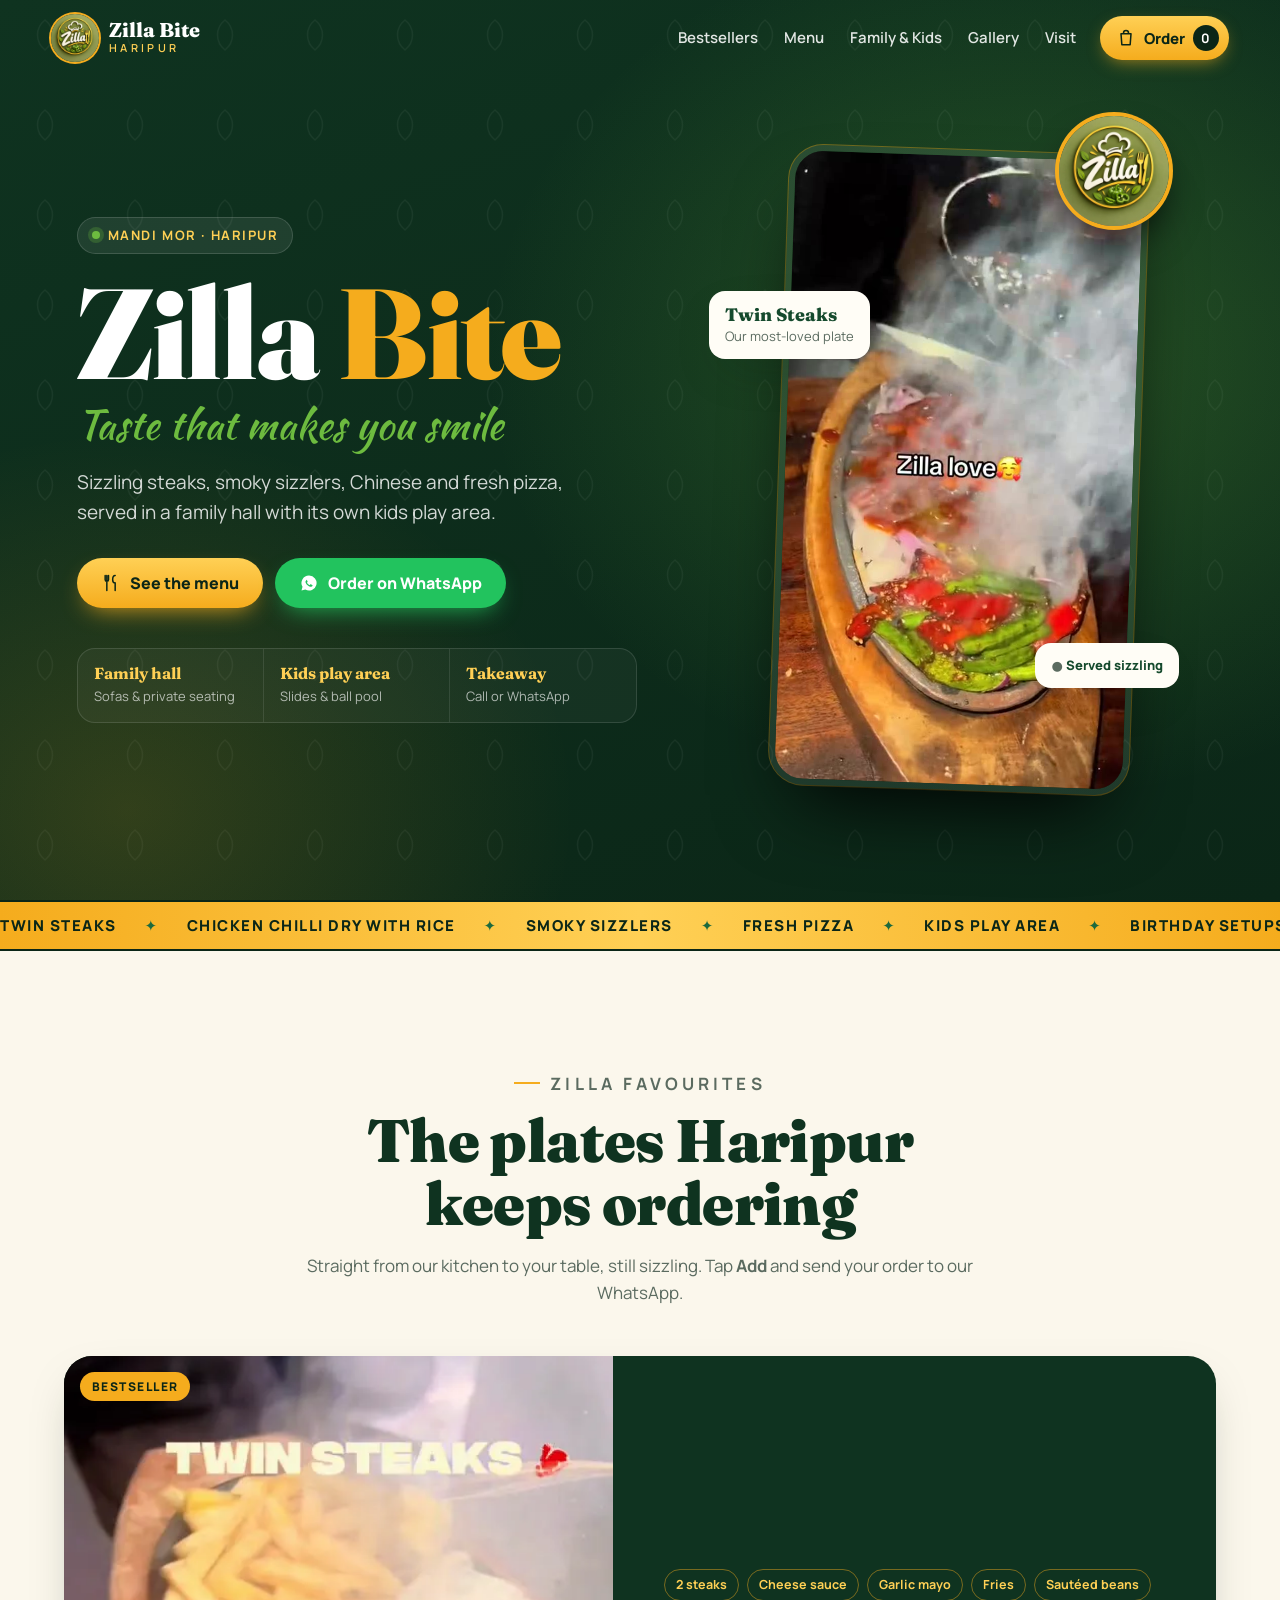
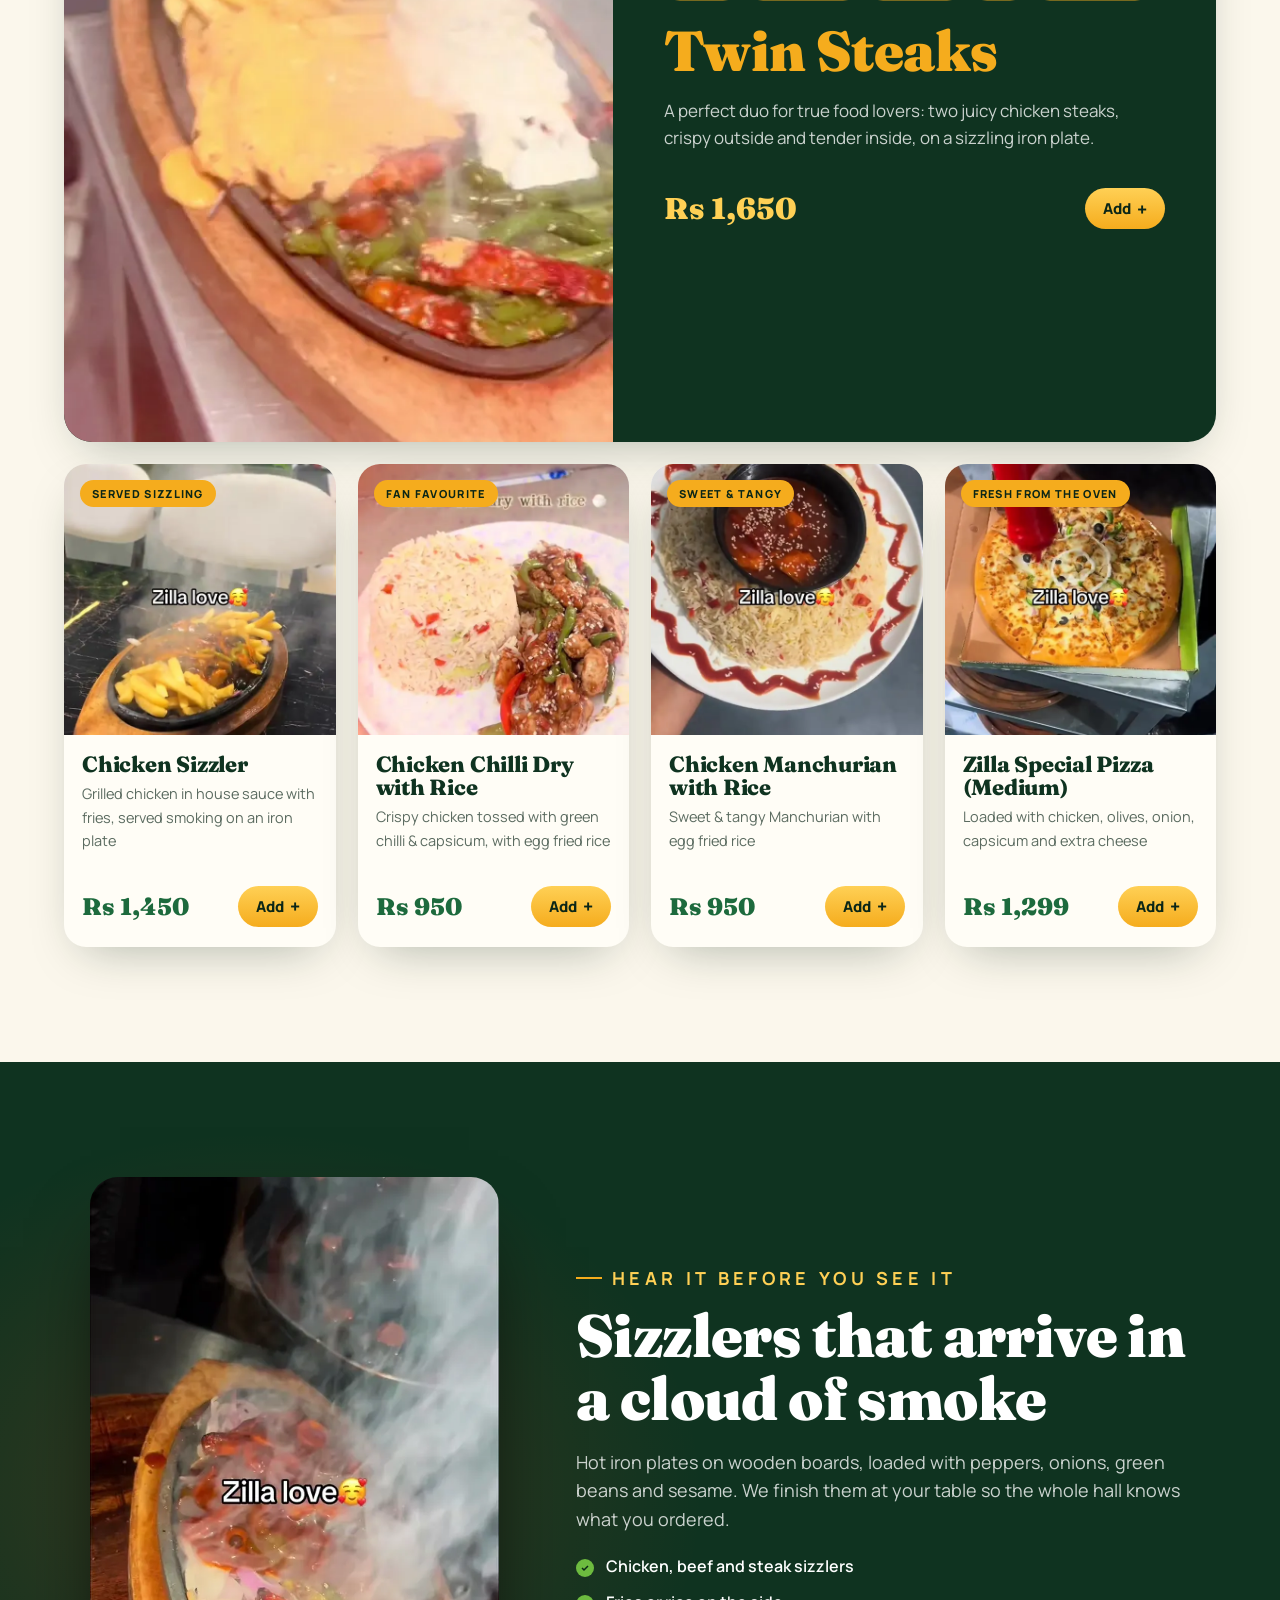
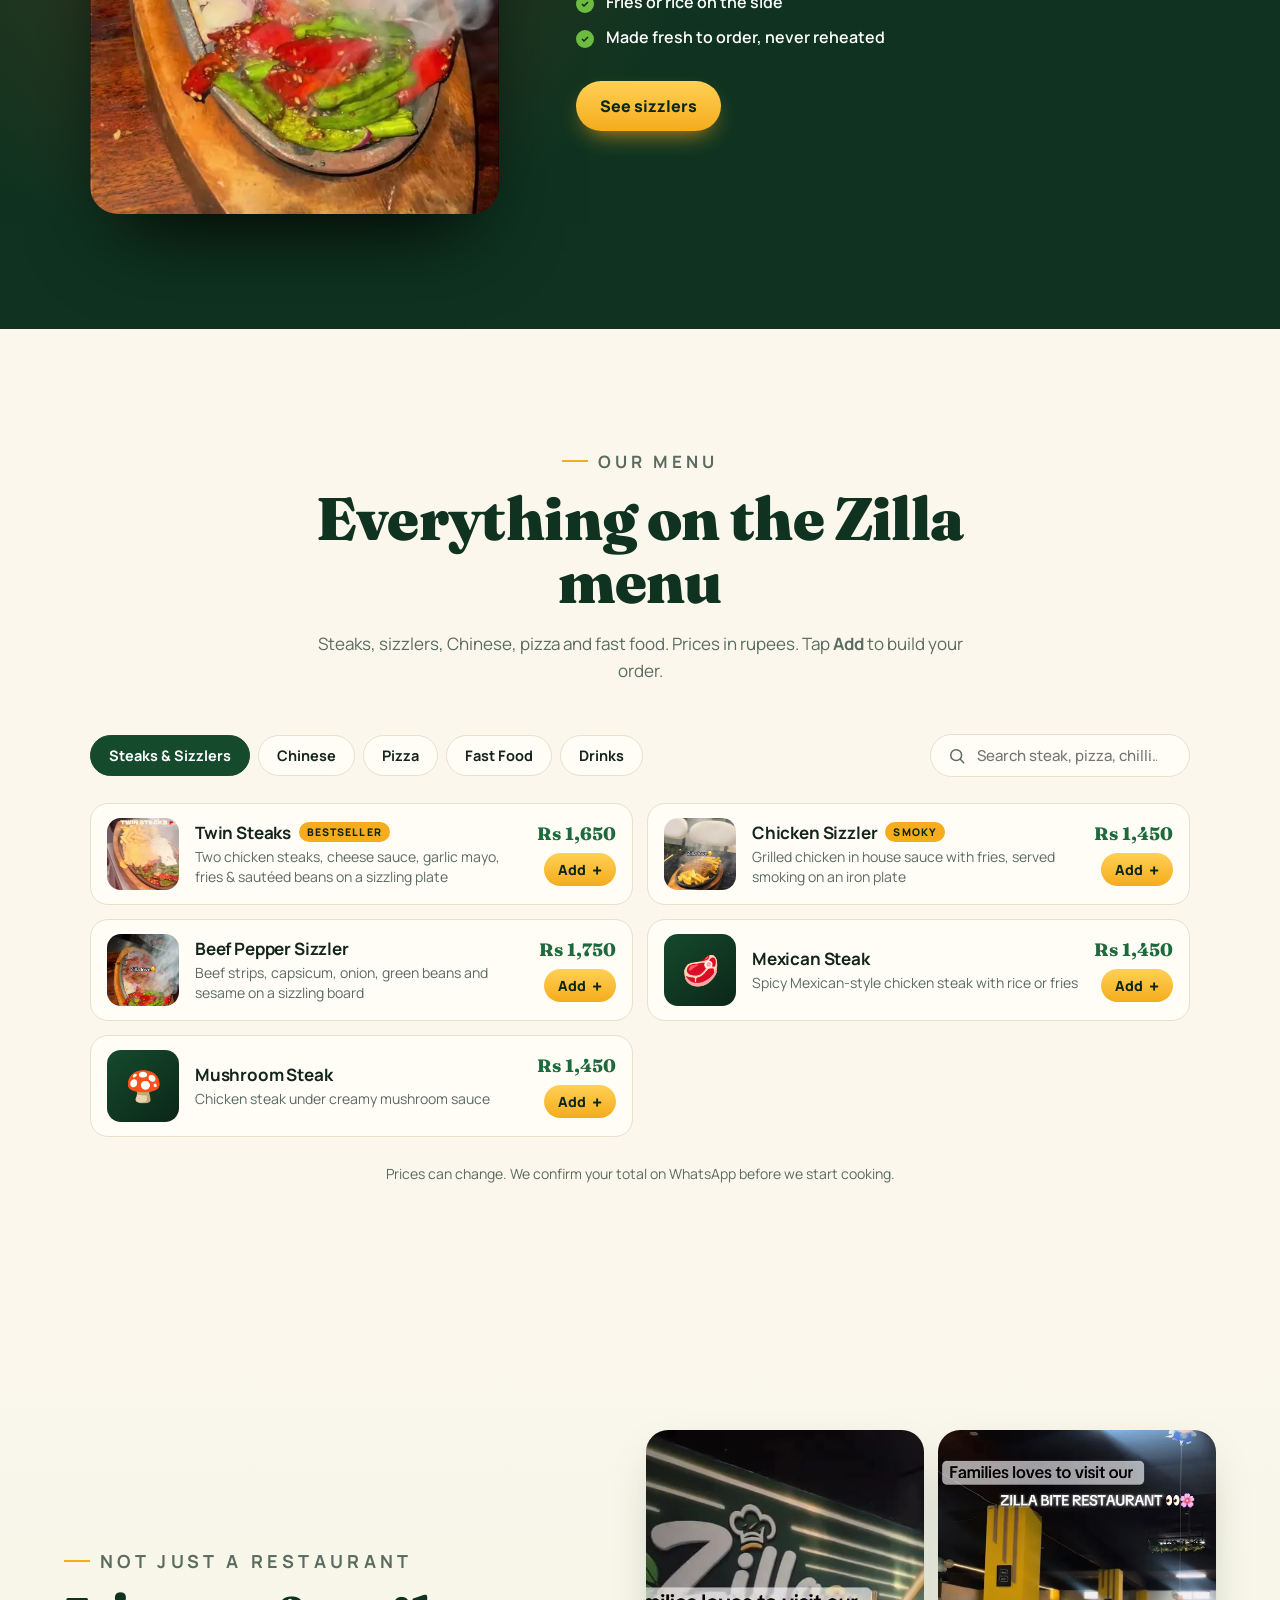
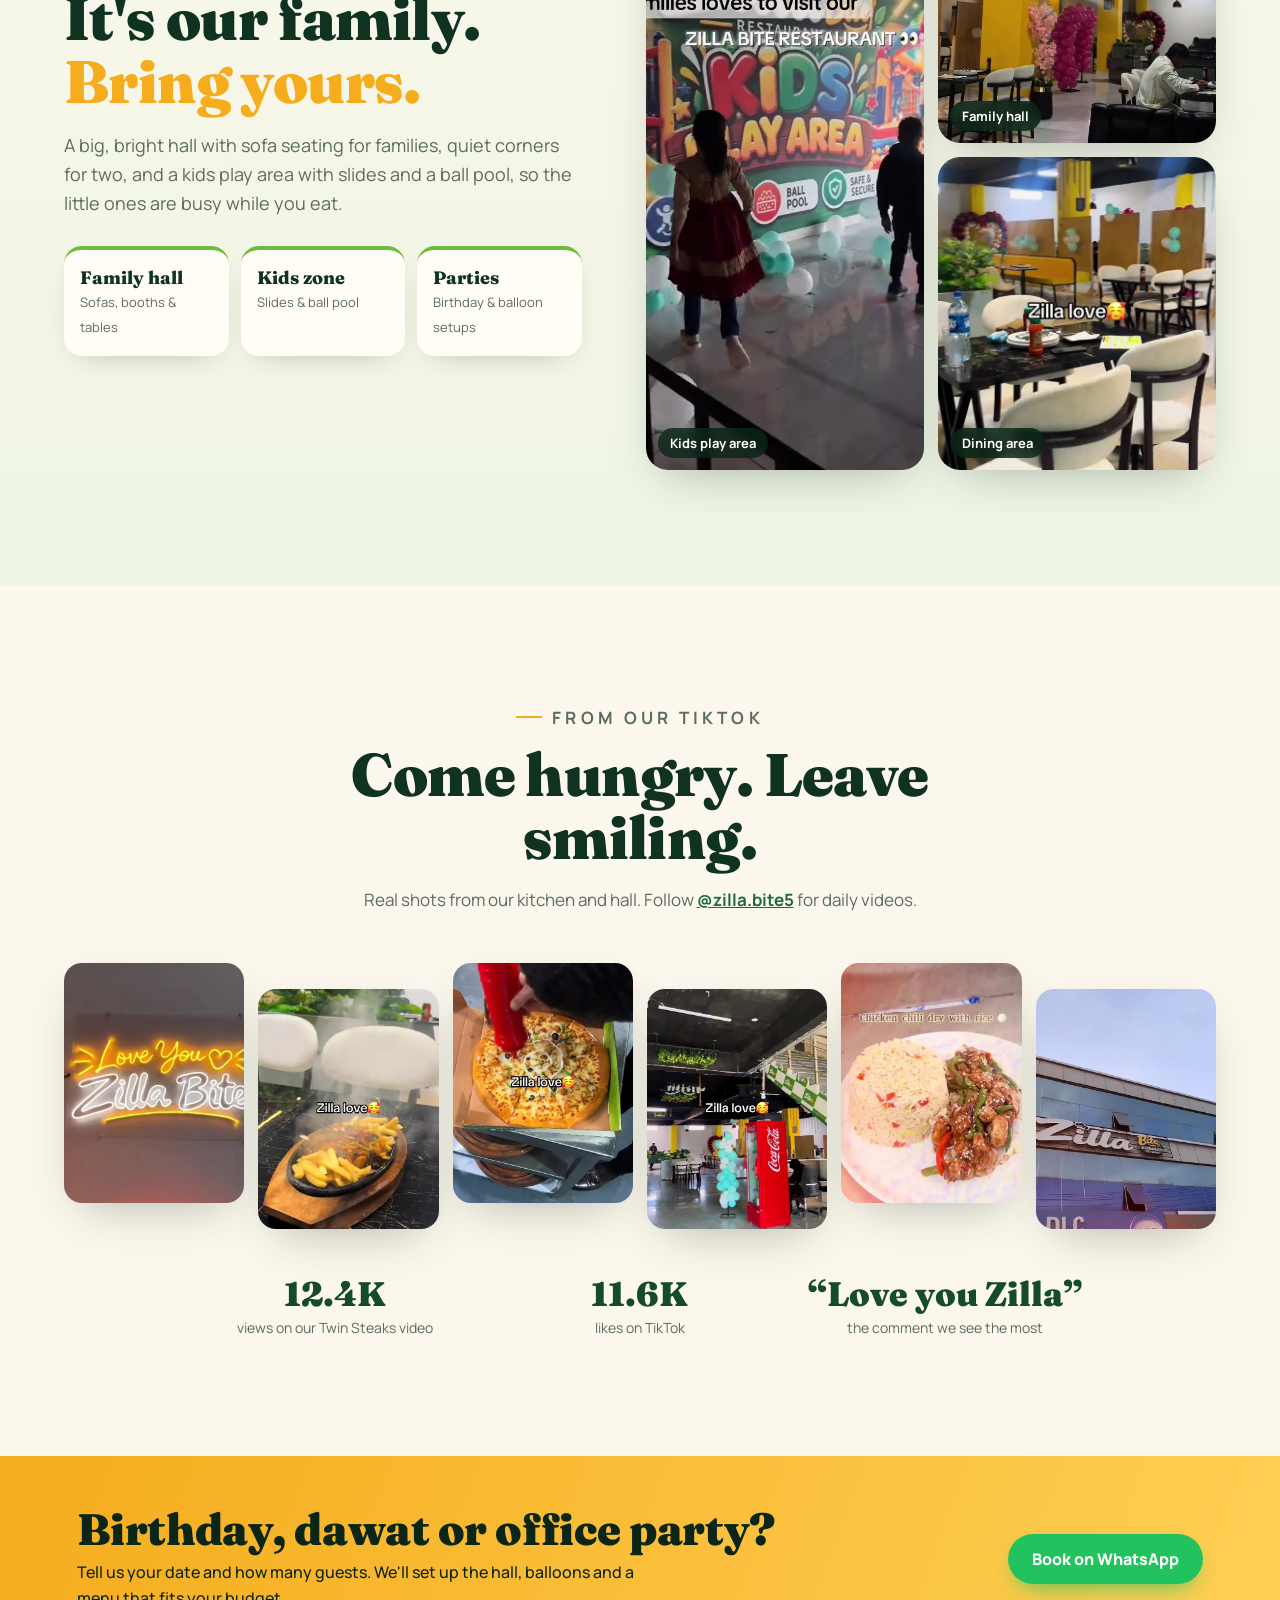
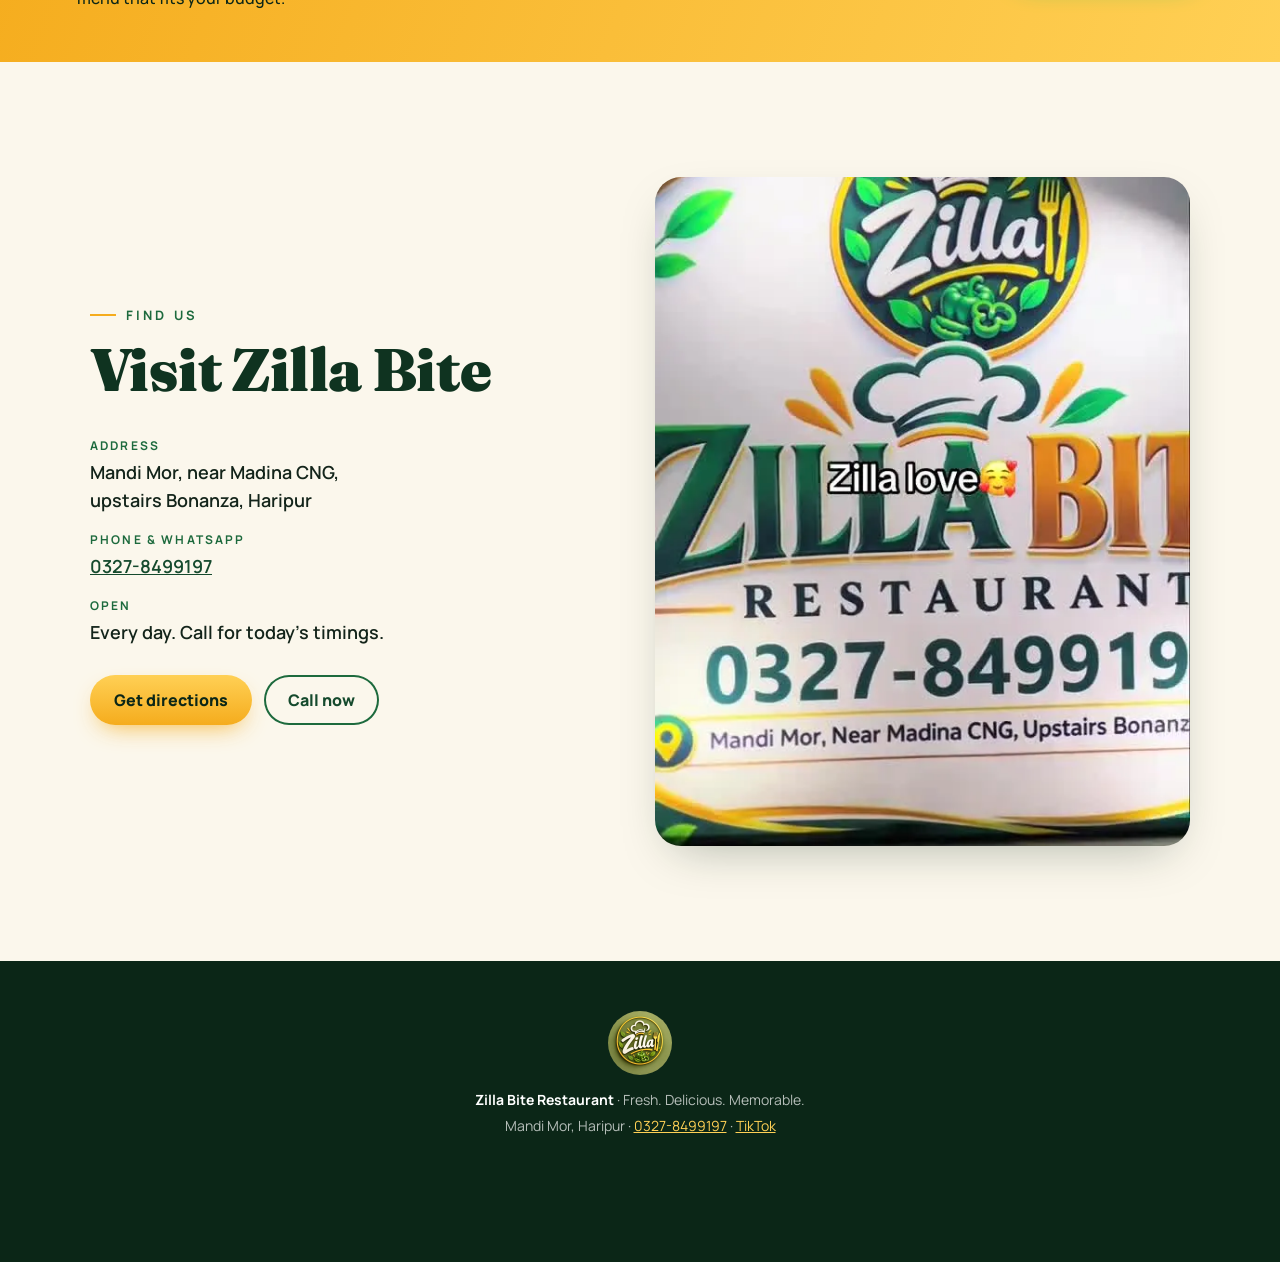
==== zilla-bite-preview.html @ 837b64d5 "Add single-file Zilla Bite preview Co-Authored-By: Claude Opus 5.5 <noreply@anthropic.com> Claude-Se" ====
<!doctype html>
<html lang="en">
<head>
<meta charset="utf-8">
<meta name="viewport" content="width=device-width, initial-scale=1, viewport-fit=cover">
<title>Zilla Bite Restaurant · Haripur | Steaks, Sizzlers, Chinese &amp; Pizza</title>
<meta name="description" content="Zilla Bite Restaurant, Mandi Mor, Haripur. Sizzling steaks, Chinese, pizza, a family hall and a kids play area. Order on WhatsApp 0327-8499197.">
<meta name="theme-color" content="#0d2e1c">
<meta property="og:title" content="Zilla Bite Restaurant · Haripur">
<meta property="og:description" content="Taste that makes you smile. Steaks, sizzlers, Chinese and pizza at Mandi Mor, Haripur.">
<meta property="og:image" content="[data-uri]">
<link rel="icon" href="[data-uri]">
<link rel="preconnect" href="https://fonts.googleapis.com">
<link rel="preconnect" href="https://fonts.gstatic.com" crossorigin>
<link href="https://fonts.googleapis.com/css2?family=Fraunces:opsz,wght@9..144,600;9..144,800;9..144,900&family=Kaushan+Script&family=Manrope:wght@400;500;600;700;800&display=swap" rel="stylesheet">
<style>
:root{
  --g9:#0b2617; --g8:#0f3320; --g7:#154a2d; --g6:#1d6a3d; --leaf:#6dbb3f;
  --gold:#f5ac1d; --gold2:#ffd055; --cream:#fbf7ec; --paper:#fffdf6;
  --ink:#13241a; --mute:#5b6b60; --line:#e7e0cc; --wa:#22c35e;
  --r:22px; --shadow:0 18px 50px -20px rgba(11,38,23,.35);
  --head:"Fraunces",Georgia,serif; --script:"Kaushan Script",cursive; --body:"Manrope",system-ui,sans-serif;
}
*{box-sizing:border-box}
[hidden]{display:none!important}
html{scroll-behavior:smooth;scroll-padding-top:80px}
body{margin:0;font:400 16px/1.6 var(--body);color:var(--ink);background:var(--cream);-webkit-font-smoothing:antialiased}
img,video{display:block;max-width:100%}
a{color:inherit}
h1,h2,h3{font-family:var(--head);line-height:1.05;margin:0;letter-spacing:-.01em}
svg{width:20px;height:20px;flex:none}

/* header */
.site{position:fixed;inset:0 0 auto;z-index:40;display:flex;align-items:center;gap:24px;padding:14px clamp(16px,4vw,56px);transition:background .3s,box-shadow .3s}
.site.solid{background:rgba(11,38,23,.92);backdrop-filter:blur(10px);box-shadow:0 8px 30px -12px rgba(0,0,0,.4)}
.brand{display:flex;align-items:center;gap:10px;text-decoration:none;color:#fff}
.brand img{border-radius:50%;box-shadow:0 0 0 2px var(--gold)}
.brand b{display:block;font:800 20px/1 var(--head)}
.brand small{display:block;font:600 11px/1.4 var(--body);letter-spacing:.3em;text-transform:uppercase;color:var(--gold2)}
.links{margin-left:auto;display:flex;gap:26px}
.links a{color:#fff;text-decoration:none;font-weight:600;font-size:15px;opacity:.88}
.links a:hover{opacity:1;color:var(--gold2)}
.cart-btn{display:flex;align-items:center;gap:8px;border:0;cursor:pointer;background:linear-gradient(180deg,var(--gold2),var(--gold));color:var(--g9);font:800 15px var(--body);padding:9px 10px 9px 16px;border-radius:99px;box-shadow:0 6px 18px -6px rgba(245,172,29,.7)}
.count{display:grid;place-items:center;min-width:26px;height:26px;padding:0 6px;border-radius:99px;background:var(--g9);color:#fff;font-size:13px}
.bump{animation:bump .4s}
@keyframes bump{40%{transform:scale(1.3)}}

/* buttons */
.btn{display:inline-flex;align-items:center;justify-content:center;gap:9px;padding:14px 24px;border-radius:99px;font:800 16px var(--body);text-decoration:none;border:0;cursor:pointer;transition:transform .2s,box-shadow .2s}
.btn:hover{transform:translateY(-2px)}
.btn.gold{background:linear-gradient(180deg,var(--gold2),var(--gold));color:var(--g9);box-shadow:0 10px 24px -10px rgba(245,172,29,.9)}
.btn.wa{background:var(--wa);color:#fff;box-shadow:0 10px 24px -10px rgba(34,195,94,.9)}
.btn.ghost{background:transparent;color:var(--g7);box-shadow:inset 0 0 0 2px var(--g6)}
.btn.block{width:100%}

/* hero */
.hero{position:relative;min-height:100svh;display:grid;grid-template-columns:1.1fr .9fr;align-items:center;gap:40px;padding:110px clamp(16px,6vw,96px) 70px;color:#fff;overflow:hidden;background:var(--g9)}
.hero-bg{position:absolute;inset:0;z-index:0;background:
  radial-gradient(60% 70% at 80% 40%,rgba(109,187,63,.28),transparent 70%),
  radial-gradient(50% 60% at 10% 90%,rgba(245,172,29,.16),transparent 70%),
  url("data:image/svg+xml,%3Csvg xmlns='http://www.w3.org/2000/svg' width='90' height='90' viewBox='0 0 90 90'%3E%3Cpath d='M45 20c10 8 10 22 0 30-10-8-10-22 0-30Z' fill='none' stroke='%23ffffff' stroke-opacity='.05' stroke-width='1.4'/%3E%3C/svg%3E"),
  linear-gradient(160deg,var(--g8),var(--g9))}
.hero-text{position:relative;z-index:1;max-width:620px}
.chip{display:inline-flex;align-items:center;gap:8px;margin:0 0 22px;padding:7px 14px;border-radius:99px;background:rgba(255,255,255,.08);border:1px solid rgba(255,255,255,.14);font-weight:700;font-size:13px;letter-spacing:.12em;text-transform:uppercase;color:var(--gold2)}
.dot{width:8px;height:8px;border-radius:50%;background:var(--leaf);box-shadow:0 0 0 4px rgba(109,187,63,.25)}
.hero h1{font-size:clamp(64px,10vw,140px);font-weight:900;line-height:.9}
.hero h1 em{font-style:normal;color:var(--gold)}
.script{font:400 clamp(26px,3.2vw,40px)/1.2 var(--script);color:var(--leaf);margin:10px 0 18px}
.lede{font-size:clamp(17px,1.5vw,19px);color:rgba(255,255,255,.82);max-width:520px;margin:0 0 30px}
.cta{display:flex;flex-wrap:wrap;gap:12px}
.perks{display:flex;gap:0;list-style:none;padding:0;margin:40px 0 0;border:1px solid rgba(255,255,255,.12);border-radius:18px;background:rgba(255,255,255,.04);max-width:560px}
.perks li{flex:1;padding:14px 16px;border-left:1px solid rgba(255,255,255,.1)}
.perks li:first-child{border:0}
.perks b{display:block;font:700 16px var(--head);color:var(--gold2)}
.perks span{font-size:13px;color:rgba(255,255,255,.65)}
.hero-media{position:relative;z-index:1;justify-self:center}
.phone{width:min(360px,80vw);aspect-ratio:9/16;border-radius:34px;overflow:hidden;border:6px solid rgba(255,255,255,.08);box-shadow:0 40px 80px -30px #000,0 0 0 1px rgba(245,172,29,.4);transform:rotate(2deg)}
.phone video{width:100%;height:100%;object-fit:cover}
.float{position:absolute;background:var(--paper);color:var(--ink);border-radius:16px;padding:12px 16px;box-shadow:var(--shadow);font-size:13px;animation:bob 5s ease-in-out infinite}
.float b{display:block;font:800 18px var(--head);color:var(--g7)}
.float span{color:var(--mute)}
.f1{left:-70px;top:22%}
.f2{right:-40px;bottom:16%;font-weight:800;color:var(--g7);animation-delay:-2.5s}
.sizzle{color:#ff5a1f;animation:pulse 1s infinite}
.hero-logo{position:absolute;right:-30px;top:-34px;width:110px;height:110px;border-radius:50%;box-shadow:0 0 0 4px var(--gold),0 20px 40px -10px #000}
@keyframes bob{50%{transform:translateY(-10px)}}
@keyframes pulse{50%{opacity:.3}}

/* ticker */
.ticker{background:linear-gradient(90deg,var(--gold),var(--gold2),var(--gold));color:var(--g9);overflow:hidden;border-block:2px solid var(--g9)}
.track{display:flex;gap:28px;width:max-content;padding:13px 0;font:800 15px var(--body);text-transform:uppercase;letter-spacing:.1em;animation:roll 34s linear infinite}
.track i{font-style:normal;color:var(--g6)}
@keyframes roll{to{transform:translateX(-50%)}}

/* sections */
.sec{padding:clamp(70px,9vw,120px) clamp(16px,5vw,72px)}
.head{text-align:center;max-width:680px;margin:0 auto 50px}
.head h2,.sz-text h2,.fam-text h2,.v-card h2{font-size:clamp(36px,5vw,60px);font-weight:900;color:var(--g8)}
.head p{color:var(--mute);font-size:17px}
.head a{color:var(--g6);font-weight:700}
.kicker{font:700 13px var(--body);letter-spacing:.24em;text-transform:uppercase;color:var(--g6);margin:0 0 14px;display:inline-flex;align-items:center;gap:10px}
.kicker::before{content:"";width:26px;height:2px;background:var(--gold)}
.kicker.light{color:var(--gold2)}

/* signature */
.sig-grid{max-width:1200px;margin:0 auto;display:grid;gap:22px}
.feature{display:grid;grid-template-columns:1fr 1.1fr;background:var(--g8);color:#fff;border-radius:28px;overflow:hidden;box-shadow:var(--shadow)}
.feature .media{position:relative;aspect-ratio:4/5;background:#000}
.feature video{width:100%;height:100%;object-fit:cover}
.badge{position:absolute;left:16px;top:16px;background:var(--gold);color:var(--g9);font:800 12px var(--body);letter-spacing:.12em;text-transform:uppercase;padding:6px 12px;border-radius:99px}
.feature .body{padding:clamp(28px,4vw,56px);display:flex;flex-direction:column;justify-content:center}
.tags{display:flex;flex-wrap:wrap;gap:8px;margin:0 0 20px}
.tags span{border:1px solid rgba(245,172,29,.45);color:var(--gold2);font-size:12.5px;font-weight:700;padding:5px 11px;border-radius:99px}
.feature h3{font-size:clamp(38px,4.4vw,58px);font-weight:900;color:var(--gold)}
.feature p{color:rgba(255,255,255,.78);font-size:17px}
.buy{display:flex;align-items:center;justify-content:space-between;gap:12px;margin-top:20px}
.price{font:900 30px var(--head);color:var(--gold2)}
.add{display:inline-flex;align-items:center;gap:6px;border:0;cursor:pointer;background:linear-gradient(180deg,var(--gold2),var(--gold));color:var(--g9);font:800 15px var(--body);padding:10px 18px;border-radius:99px;transition:transform .15s}
.add:active{transform:scale(.94)}
.add span{font-size:18px;line-height:1}
.sig-cards{display:grid;grid-template-columns:repeat(4,1fr);gap:22px}
.card{background:var(--paper);border-radius:var(--r);overflow:hidden;box-shadow:var(--shadow);display:flex;flex-direction:column;transition:transform .3s}
.card:hover{transform:translateY(-6px)}
.card .ph{position:relative;aspect-ratio:1;overflow:hidden}
.card .ph img{width:100%;height:100%;object-fit:cover;transition:transform .6s}
.card:hover .ph img{transform:scale(1.06)}
.card .ph .badge{font-size:11px}
.card .cb{padding:18px 18px 20px;display:flex;flex-direction:column;flex:1}
.card h3{font-size:22px;font-weight:800;color:var(--g8)}
.card p{color:var(--mute);font-size:14.5px;margin:6px 0 14px;flex:1}
.card .price{font-size:24px;color:var(--g6)}

/* sizzle */
.green{background:var(--g8);color:#fff;position:relative;overflow:hidden}
.green::before{content:"";position:absolute;inset:0;background:radial-gradient(50% 60% at 20% 50%,rgba(255,90,31,.18),transparent 70%)}
.split{position:relative;max-width:1100px;margin:0 auto;display:grid;grid-template-columns:.8fr 1.2fr;gap:clamp(30px,6vw,80px);align-items:center}
.sz-media{border-radius:28px;overflow:hidden;aspect-ratio:9/14;box-shadow:0 40px 80px -30px #000}
.sz-media video{width:100%;height:100%;object-fit:cover}
.sz-text h2{color:#fff}
.sz-text p{color:rgba(255,255,255,.78);font-size:18px}
.ticks{list-style:none;padding:0;margin:20px 0 30px;display:grid;gap:10px}
.ticks li{padding-left:30px;position:relative;font-weight:600}
.ticks li::before{content:"";position:absolute;left:0;top:5px;width:18px;height:18px;border-radius:50%;background:var(--leaf) url("data:image/svg+xml,%3Csvg xmlns='http://www.w3.org/2000/svg' viewBox='0 0 24 24'%3E%3Cpath d='m6 12 4 4 8-8' fill='none' stroke='%230b2617' stroke-width='3'/%3E%3C/svg%3E") center/12px no-repeat}

/* menu */
.menu-tools{max-width:1100px;margin:0 auto 26px;display:flex;flex-wrap:wrap;gap:14px;align-items:center;justify-content:space-between}
.tabs{display:flex;flex-wrap:wrap;gap:8px}
.tabs button{border:1px solid var(--line);background:var(--paper);color:var(--ink);font:700 14.5px var(--body);padding:10px 18px;border-radius:99px;cursor:pointer}
.tabs button[aria-selected=true]{background:var(--g7);border-color:var(--g7);color:#fff}
.search{display:flex;align-items:center;gap:8px;background:var(--paper);border:1px solid var(--line);border-radius:99px;padding:9px 16px;color:var(--mute);min-width:260px}
.search input{border:0;outline:0;background:none;font:500 15px var(--body);width:100%}
.menu-list{max-width:1100px;margin:0 auto;display:grid;grid-template-columns:1fr 1fr;gap:14px}
.item{display:flex;align-items:center;gap:16px;background:var(--paper);border:1px solid var(--line);border-radius:18px;padding:14px 16px}
.item img{width:72px;height:72px;border-radius:14px;object-fit:cover;flex:none}
.item .ic{width:72px;height:72px;border-radius:14px;flex:none;display:grid;place-items:center;background:linear-gradient(140deg,var(--g7),var(--g9));font-size:30px}
.item .t{flex:1;min-width:0}
.item h3{font:700 17px var(--body);color:var(--ink);display:flex;flex-wrap:wrap;align-items:center;gap:8px}
.item h3 small{font:800 10.5px var(--body);letter-spacing:.1em;text-transform:uppercase;background:var(--gold);color:var(--g9);padding:3px 8px;border-radius:99px}
.item p{margin:3px 0 0;color:var(--mute);font-size:14px;line-height:1.45}
.item .r{text-align:right;display:flex;flex-direction:column;align-items:flex-end;gap:8px}
.item .r b{font:800 18px var(--head);color:var(--g6);white-space:nowrap}
.item .add{padding:7px 14px;font-size:14px}
.note{text-align:center;color:var(--mute);font-size:14px;margin-top:26px}
.nores{grid-column:1/-1;text-align:center;color:var(--mute);padding:30px}

/* family */
.family{background:linear-gradient(180deg,var(--cream),#eef5e4)}
.fam-grid{max-width:1200px;margin:0 auto;display:grid;grid-template-columns:1fr 1.1fr;gap:clamp(30px,5vw,70px);align-items:center}
.fam-text h2 span{color:var(--gold);display:block}
.fam-text p{font-size:18px;color:var(--mute)}
.fam-stats{display:grid;grid-template-columns:repeat(3,1fr);gap:12px;margin-top:28px}
.fam-stats div{background:var(--paper);border-radius:18px;padding:16px;box-shadow:0 10px 30px -18px rgba(11,38,23,.4);border-top:4px solid var(--leaf)}
.fam-stats b{display:block;font:800 18px var(--head);color:var(--g8)}
.fam-stats span{font-size:13px;color:var(--mute)}
.fam-media{display:grid;grid-template-columns:1fr 1fr;grid-template-rows:1fr 1fr;gap:14px;height:min(640px,120vw)}
.fam-media figure{margin:0;position:relative;border-radius:22px;overflow:hidden;box-shadow:var(--shadow)}
.fam-media .tall{grid-row:span 2}
.fam-media img,.fam-media video{width:100%;height:100%;object-fit:cover}
figcaption{position:absolute;left:12px;bottom:12px;background:rgba(11,38,23,.8);color:#fff;font:700 13px var(--body);padding:6px 12px;border-radius:99px;backdrop-filter:blur(6px)}

/* gallery */
.gallery{max-width:1200px;margin:0 auto;display:grid;grid-template-columns:repeat(6,1fr);gap:14px}
.gallery img{width:100%;aspect-ratio:3/4;object-fit:cover;border-radius:18px;box-shadow:var(--shadow)}
.gallery img:nth-child(even){transform:translateY(26px)}
.tt-row{max-width:900px;margin:70px auto 0;display:grid;grid-template-columns:repeat(3,1fr);gap:16px;text-align:center}
.tt b{display:block;font:900 34px var(--head);color:var(--g7)}
.tt span{color:var(--mute);font-size:14px}

/* band */
.band{display:flex;flex-wrap:wrap;gap:24px;align-items:center;justify-content:space-between;padding:50px clamp(20px,6vw,90px);background:linear-gradient(110deg,var(--gold),var(--gold2));color:var(--g9)}
.band h2{font-size:clamp(28px,3.6vw,44px);font-weight:900}
.band p{margin:8px 0 0;max-width:560px;font-weight:500}

/* visit */
.visit{max-width:1100px;margin:0 auto;display:grid;grid-template-columns:1fr 1fr;gap:30px;align-items:center}
.v-card dl{margin:24px 0 28px;display:grid;gap:4px}
.v-card dt{font:700 12px var(--body);letter-spacing:.18em;text-transform:uppercase;color:var(--g6);margin-top:12px}
.v-card dd{margin:0;font-size:18px;font-weight:600}
.v-card dd a{color:var(--g7)}
.v-img{margin:0;border-radius:26px;overflow:hidden;box-shadow:var(--shadow);aspect-ratio:4/5}
.v-img img{width:100%;height:100%;object-fit:cover;object-position:center 60%}

.foot{background:var(--g9);color:rgba(255,255,255,.7);text-align:center;padding:50px 20px 120px;font-size:14px}
.foot img{margin:0 auto 14px;border-radius:50%}
.foot b{color:#fff}
.foot a{color:var(--gold2)}
.foot p{margin:4px 0}

/* dock (mobile) */
.dock{display:none}

/* drawer */
.drawer{position:fixed;inset:0;z-index:60}
.scrim{position:absolute;inset:0;background:rgba(5,18,10,.55);animation:fade .25s}
.panel{position:absolute;right:0;top:0;bottom:0;width:min(440px,100%);background:var(--paper);display:flex;flex-direction:column;animation:slide .3s cubic-bezier(.2,.8,.2,1)}
.panel>header{display:flex;align-items:center;justify-content:space-between;padding:20px 22px;border-bottom:1px solid var(--line)}
.panel h2{font-size:28px;color:var(--g8)}
.x{border:0;background:var(--cream);width:40px;height:40px;border-radius:50%;font-size:26px;cursor:pointer;line-height:1}
.lines{flex:1;overflow:auto;padding:8px 22px}
.line{display:flex;align-items:center;gap:12px;padding:14px 0;border-bottom:1px dashed var(--line)}
.line .n{flex:1;font-weight:700}
.line .n small{display:block;color:var(--mute);font-weight:500}
.qty{display:flex;align-items:center;gap:8px;background:var(--cream);border-radius:99px;padding:4px}
.qty button{width:30px;height:30px;border-radius:50%;border:0;background:#fff;font:800 17px var(--body);cursor:pointer;color:var(--g7)}
.empty{flex:1;display:grid;place-content:center;justify-items:center;text-align:center;color:var(--mute);gap:10px}
.empty img{border-radius:50%;opacity:.9}
.checkout{padding:18px 22px 24px;border-top:1px solid var(--line);display:grid;gap:10px;background:#fff}
.checkout input:not([type=radio]){font:500 15px var(--body);padding:13px 15px;border-radius:14px;border:1px solid var(--line);background:var(--cream)}
.mode{display:grid;grid-template-columns:repeat(3,1fr);gap:6px}
.mode input{position:absolute;opacity:0}
.mode span{display:block;text-align:center;padding:10px;border-radius:12px;border:1px solid var(--line);font-weight:700;font-size:14px;cursor:pointer}
.mode input:checked+span{background:var(--g7);border-color:var(--g7);color:#fff}
.mode input:focus-visible+span{outline:2px solid var(--gold)}
.total{display:flex;justify-content:space-between;align-items:center;font-weight:700;padding:4px 2px}
.total b{font:900 26px var(--head);color:var(--g7)}
@keyframes fade{from{opacity:0}}
@keyframes slide{from{transform:translateX(100%)}}

.toast{position:fixed;left:50%;bottom:110px;transform:translate(-50%,20px);opacity:0;background:var(--g9);color:#fff;padding:12px 20px;border-radius:99px;font-weight:700;font-size:14px;z-index:70;transition:.3s;pointer-events:none;box-shadow:var(--shadow)}
.toast.on{opacity:1;transform:translate(-50%,0)}

.reveal{opacity:0;transform:translateY(28px);transition:opacity .8s,transform .8s cubic-bezier(.2,.8,.2,1)}
.reveal.in{opacity:1;transform:none}

@media (max-width:1000px){
  .sig-cards{grid-template-columns:repeat(2,1fr)}
  .gallery{grid-template-columns:repeat(3,1fr)}
  .menu-list{grid-template-columns:1fr}
}
@media (max-width:860px){
  .links,.site .cart-btn{display:none}
  .hero{grid-template-columns:1fr;text-align:center;padding-top:96px;gap:34px}
  .hero-text{margin:0 auto}
  .lede{margin-inline:auto}
  .cta{justify-content:center}
  .perks{margin-inline:auto}
  .hero{align-content:end;padding-bottom:110px}
  .hero-media{position:absolute;inset:0;z-index:0}
  .hero-media::after{content:"";position:absolute;inset:0;background:linear-gradient(180deg,rgba(11,38,23,.6) 0%,rgba(11,38,23,.45) 22%,rgba(11,38,23,.82) 50%,var(--g9) 100%)}
  .phone{width:100%;height:100%;aspect-ratio:auto;border:0;border-radius:0;box-shadow:none;transform:none}
  .float,.hero-logo{display:none}
  .hero h1{text-shadow:0 6px 30px rgba(0,0,0,.5)}
  .chip{background:rgba(11,38,23,.6);backdrop-filter:blur(6px)}
  .perks{background:rgba(11,38,23,.55);backdrop-filter:blur(6px)}
  .feature{grid-template-columns:1fr}
  .feature .media{aspect-ratio:1}
  .split,.fam-grid,.visit{grid-template-columns:1fr}
  .sz-media{max-width:380px;margin:0 auto;aspect-ratio:4/5}
  .dock{display:flex;position:fixed;left:12px;right:12px;bottom:calc(12px + env(safe-area-inset-bottom));z-index:50;background:rgba(11,38,23,.95);backdrop-filter:blur(12px);border-radius:24px;padding:8px;gap:4px;box-shadow:0 20px 40px -10px rgba(0,0,0,.5)}
  .dock a,.dock button{flex:1;display:flex;flex-direction:column;align-items:center;gap:2px;color:#fff;text-decoration:none;font:700 12px var(--body);border:0;background:none;padding:6px 0;cursor:pointer}
  .dock .dock-order{flex:1.6;flex-direction:row;justify-content:center;gap:8px;background:linear-gradient(180deg,var(--gold2),var(--gold));color:var(--g9);border-radius:18px;font-size:15px}
  .toast{bottom:100px}
}
@media (max-width:560px){
  .sig-cards{grid-template-columns:1fr 1fr;gap:12px}
  .card .cb{padding:12px}
  .card h3{font-size:18px}
  .card p{font-size:13px}
  .card .buy{flex-direction:column;align-items:flex-start;gap:8px}
  .card .price{font-size:20px}
  .perks li{padding:10px}
  .perks b{font-size:14px}
  .perks span{font-size:11.5px}
  .fam-stats{grid-template-columns:1fr}
  .gallery{grid-template-columns:1fr 1fr}
  .tt-row{grid-template-columns:1fr}
  .item{padding:12px;gap:12px}
  .item img,.item .ic{width:60px;height:60px}
  .item .r b{font-size:16px}
  .search{min-width:0;width:100%}
  .tabs{flex-wrap:nowrap;overflow-x:auto;margin:0 -16px;padding:0 16px;scrollbar-width:none}
  .tabs button{white-space:nowrap}
}
@media (prefers-reduced-motion:reduce){
  *{animation:none!important;transition:none!important}
  .reveal{opacity:1;transform:none}
}

</style>
</head>
<body>

<header class="site" id="top">
  <a class="brand" href="#top" aria-label="Zilla Bite home">
    <img src="[data-uri]" alt="" width="48" height="48">
    <span><b>Zilla Bite</b><small>Haripur</small></span>
  </a>
  <nav class="links" aria-label="Main">
    <a href="#signature">Bestsellers</a>
    <a href="#menu">Menu</a>
    <a href="#family">Family &amp; Kids</a>
    <a href="#gallery">Gallery</a>
    <a href="#visit">Visit</a>
  </nav>
  <button class="cart-btn" type="button" data-open-cart aria-label="Open your order">
    <svg viewBox="0 0 24 24" aria-hidden="true"><path d="M6 7h12l-1 13H7L6 7Zm3 0V6a3 3 0 0 1 6 0v1" fill="none" stroke="currentColor" stroke-width="1.8" stroke-linejoin="round"/></svg>
    <span>Order</span><b class="count" data-count>0</b>
  </button>
</header>

<main>
<section class="hero" aria-labelledby="hero-h">
  <div class="hero-bg" aria-hidden="true"></div>
  <div class="hero-text">
    <p class="chip"><span class="dot"></span> Mandi Mor · Haripur</p>
    <h1 id="hero-h">Zilla <em>Bite</em></h1>
    <p class="script">Taste that makes you smile</p>
    <p class="lede">Sizzling steaks, smoky sizzlers, Chinese and fresh pizza, served in a family hall with its own kids play area.</p>
    <div class="cta">
      <a class="btn gold" href="#menu">
        <svg viewBox="0 0 24 24" aria-hidden="true"><path d="M7 3v8m-2-8v5a2 2 0 0 0 4 0V3m8 0c-2 0-3 2-3 5s1 4 3 4v9M7 11v10" fill="none" stroke="currentColor" stroke-width="1.8" stroke-linecap="round"/></svg>
        See the menu</a>
      <a class="btn wa" href="https://wa.me/923278499197?text=Assalam%20o%20Alaikum%20Zilla%20Bite!%20I%20want%20to%20order." target="_blank" rel="noopener">
        <svg viewBox="0 0 24 24" aria-hidden="true"><path d="M12 3a9 9 0 0 0-7.8 13.5L3 21l4.6-1.2A9 9 0 1 0 12 3Zm-3.2 5c.2 0 .5 0 .7.5l.8 1.8c.1.2 0 .4-.1.6l-.5.6c-.1.2-.2.3 0 .6.5.9 1.4 1.8 2.6 2.4.3.1.4.1.6-.1l.7-.8c.2-.2.4-.2.6-.1l1.7.8c.3.1.4.3.4.5 0 .8-.6 1.7-1.6 1.8-1 .2-2.6-.3-4.4-1.8-1.6-1.4-2.4-3-2.5-4 0-1 .6-1.7.8-1.9.2-.3.4-.4.6-.4Z" fill="currentColor"/></svg>
        Order on WhatsApp</a>
    </div>
    <ul class="perks">
      <li><b>Family hall</b><span>Sofas &amp; private seating</span></li>
      <li><b>Kids play area</b><span>Slides &amp; ball pool</span></li>
      <li><b>Takeaway</b><span>Call or WhatsApp</span></li>
    </ul>
  </div>
  <div class="hero-media">
    <div class="phone">
      <video src="[data-uri]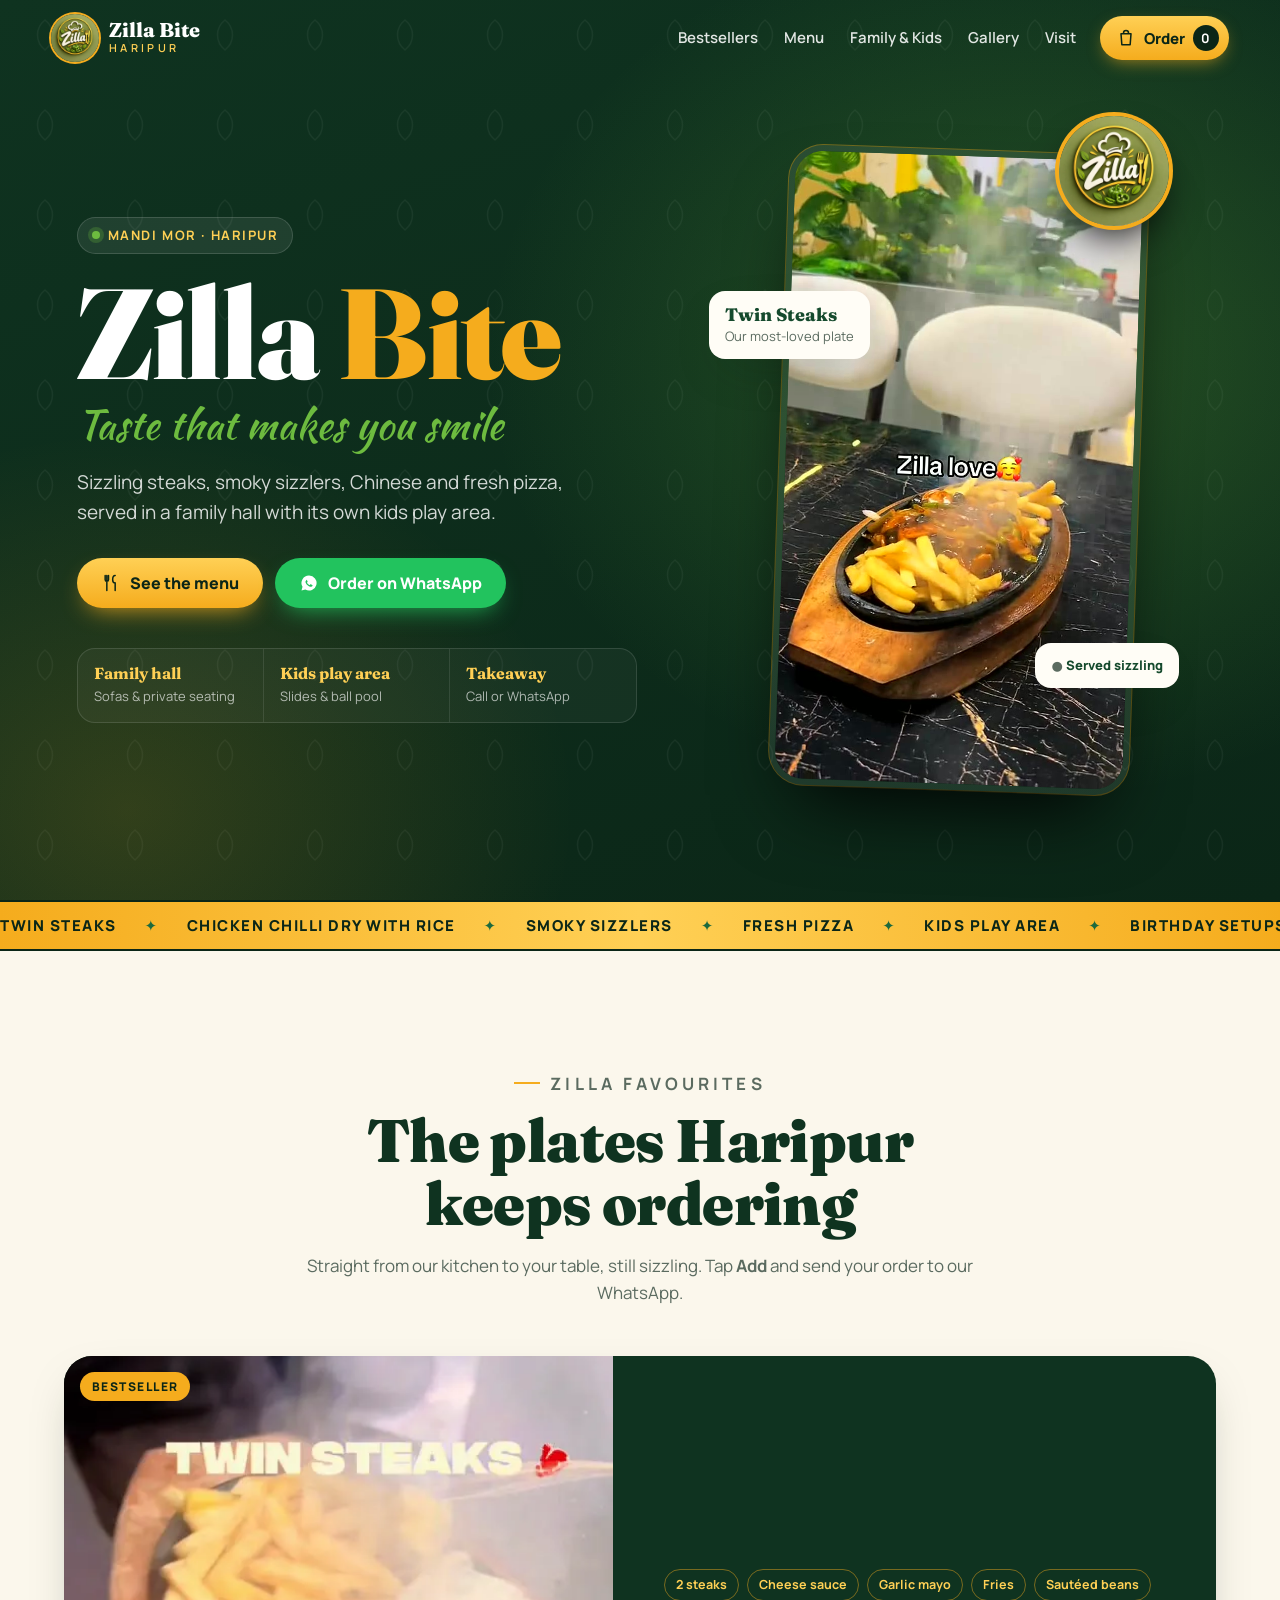
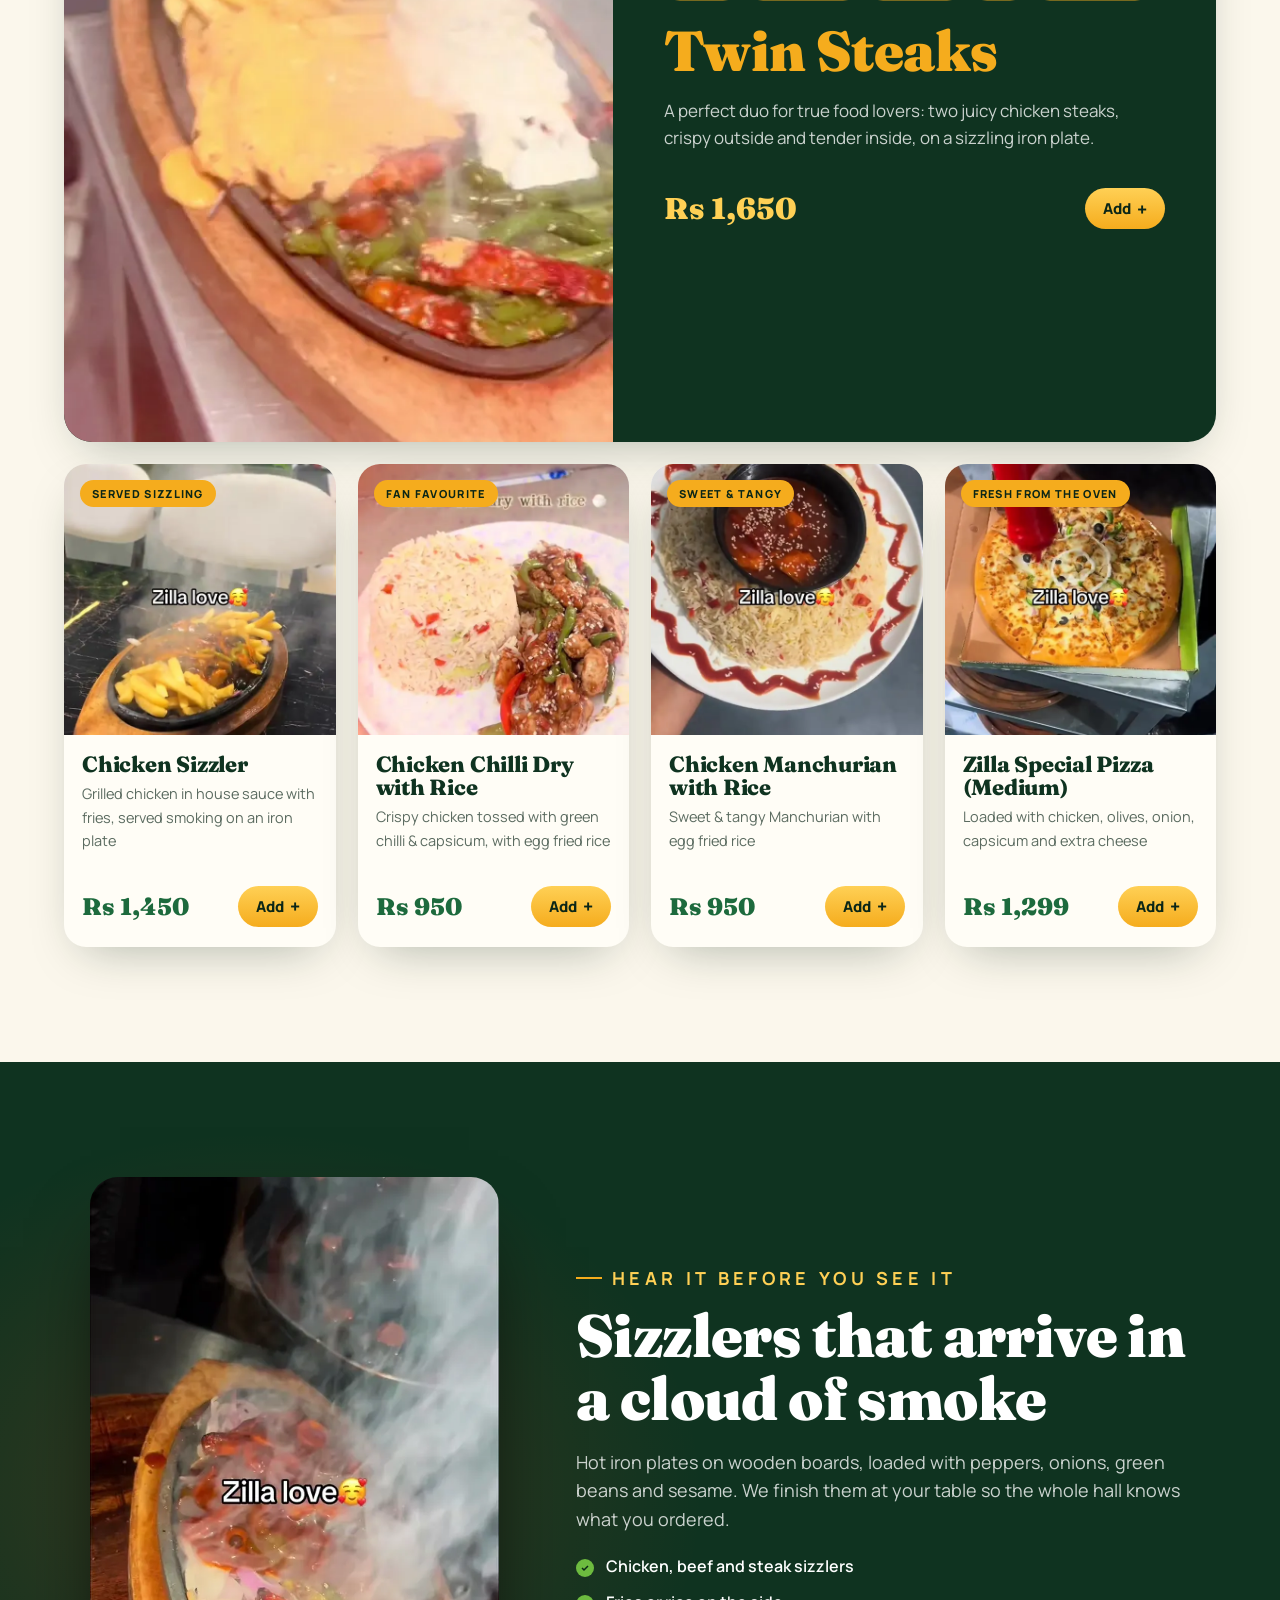
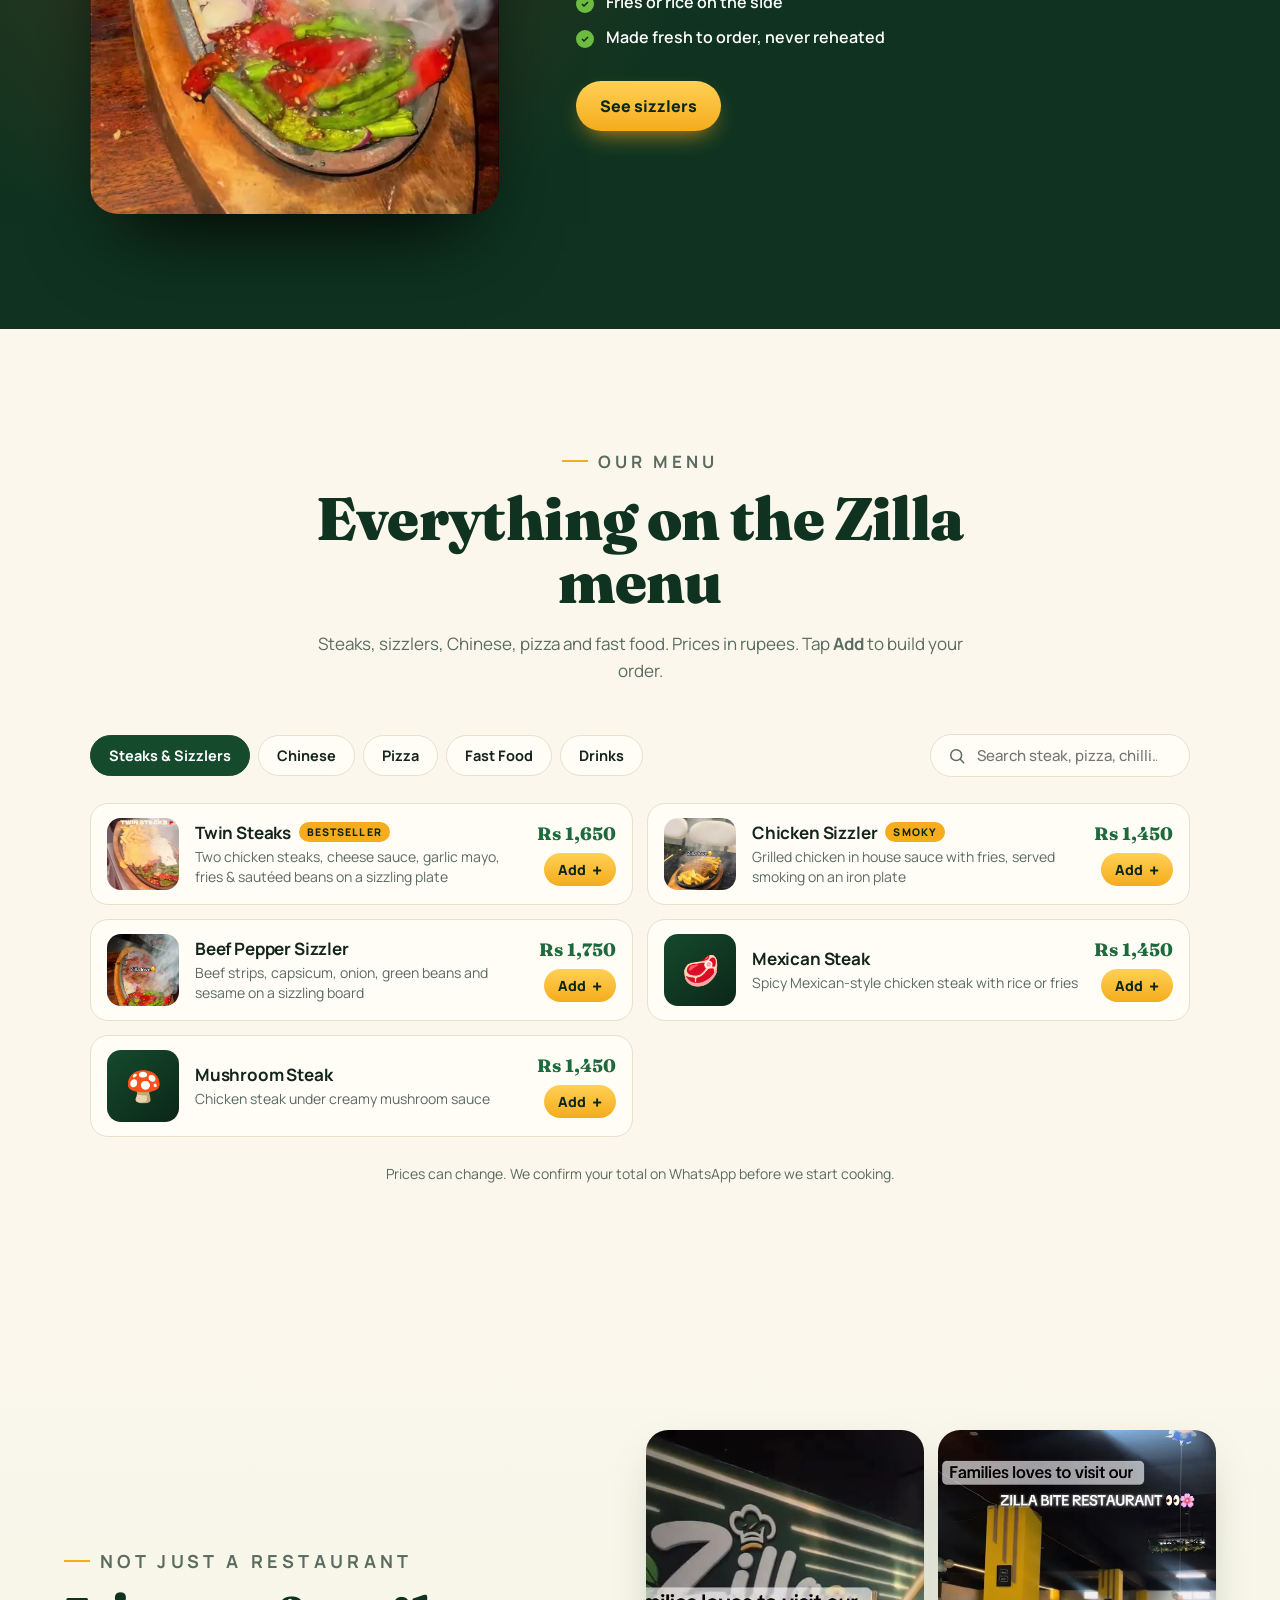
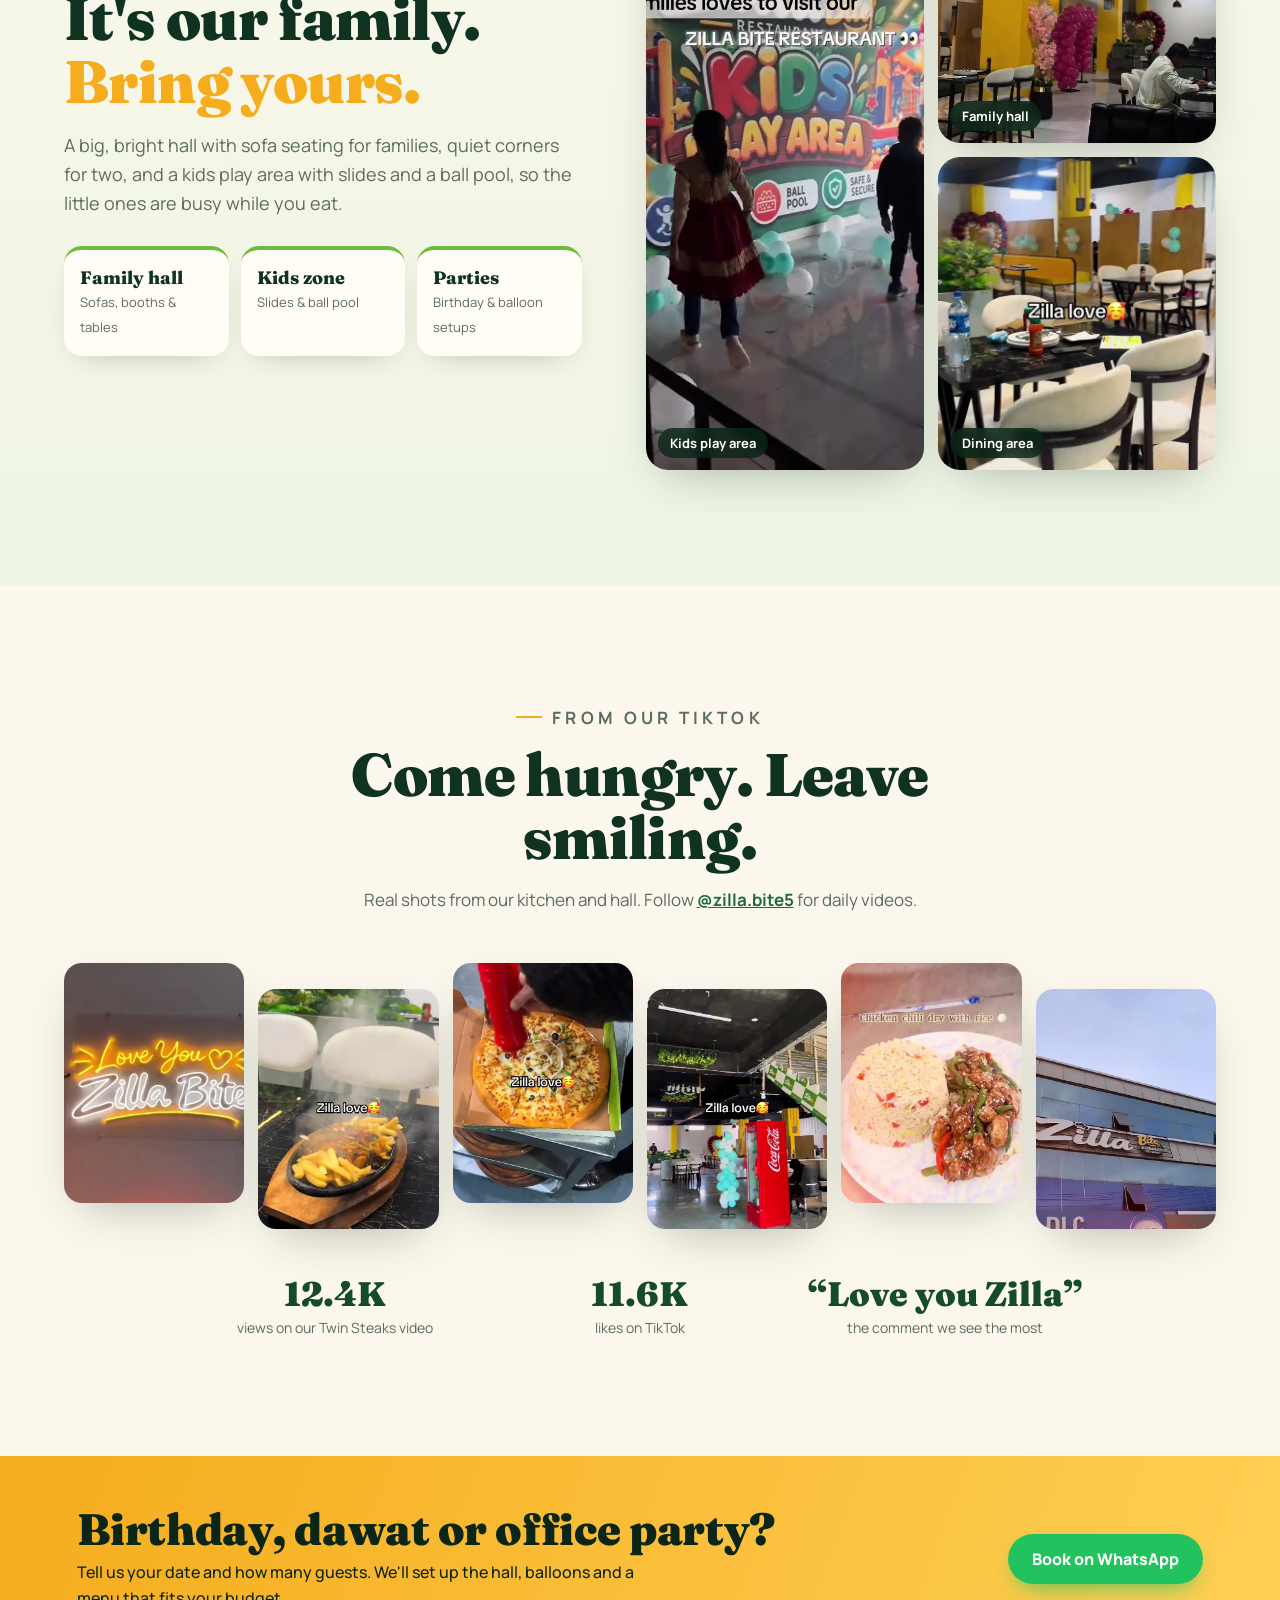
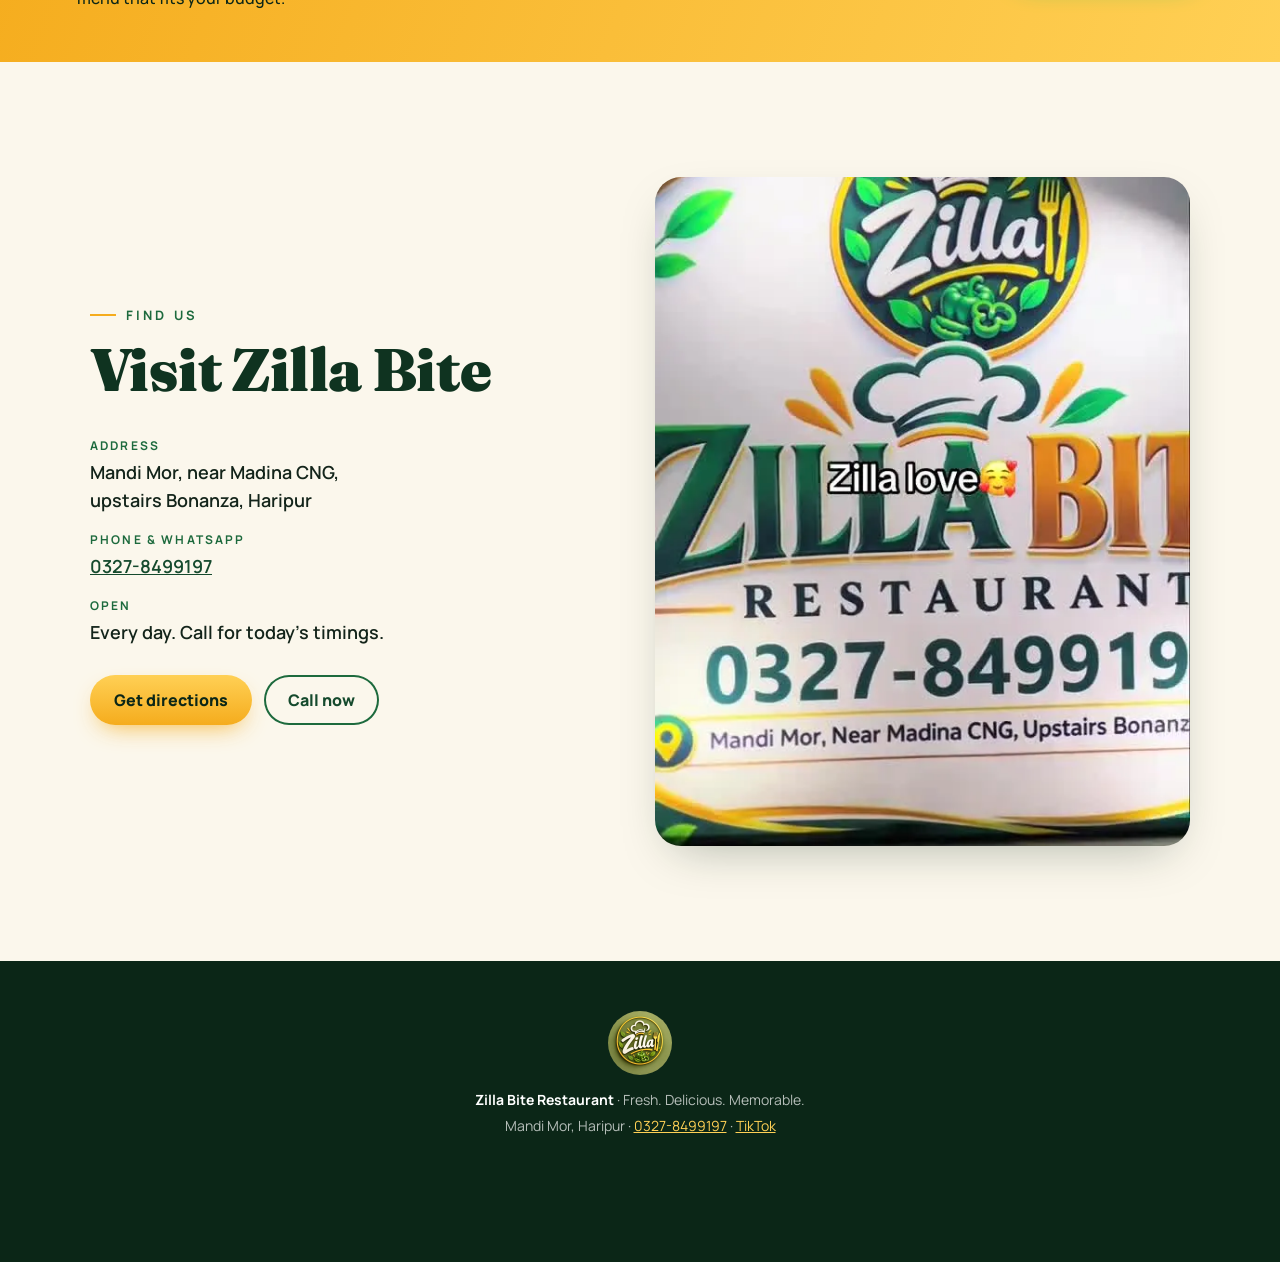
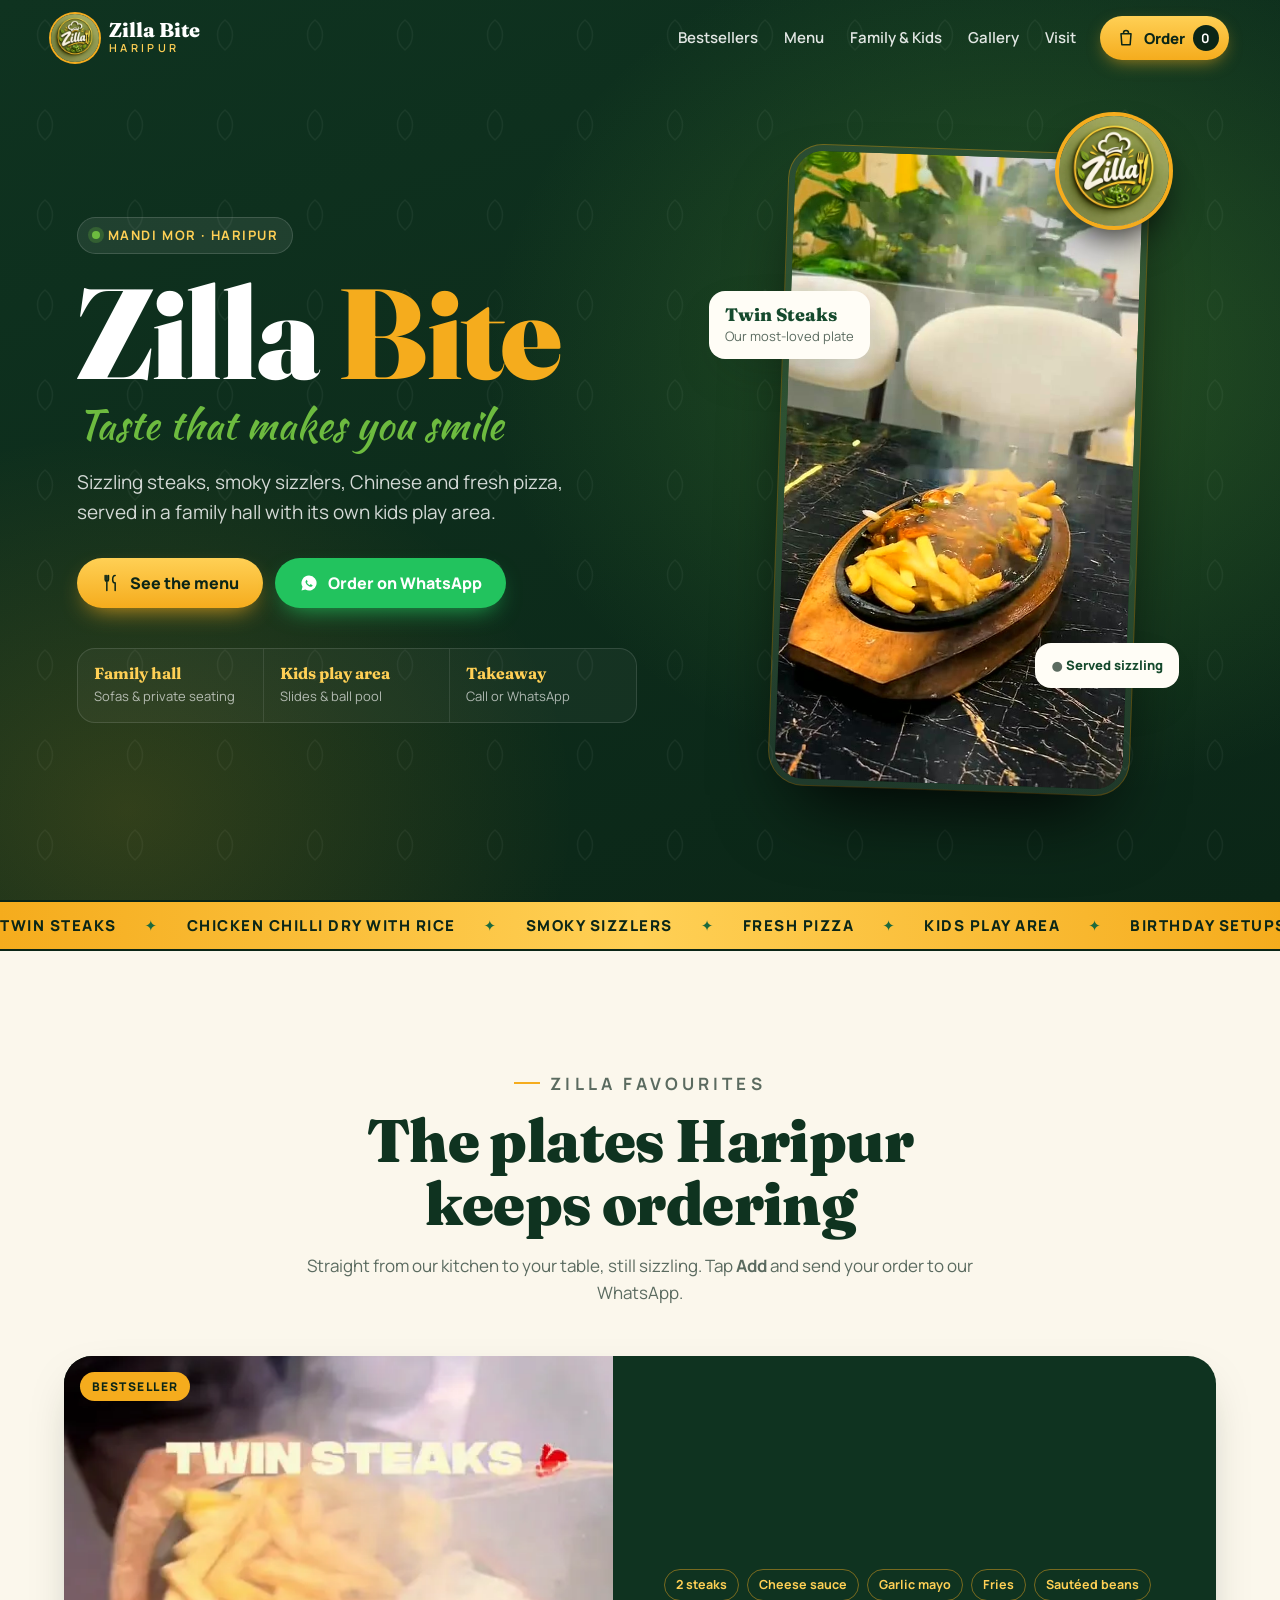
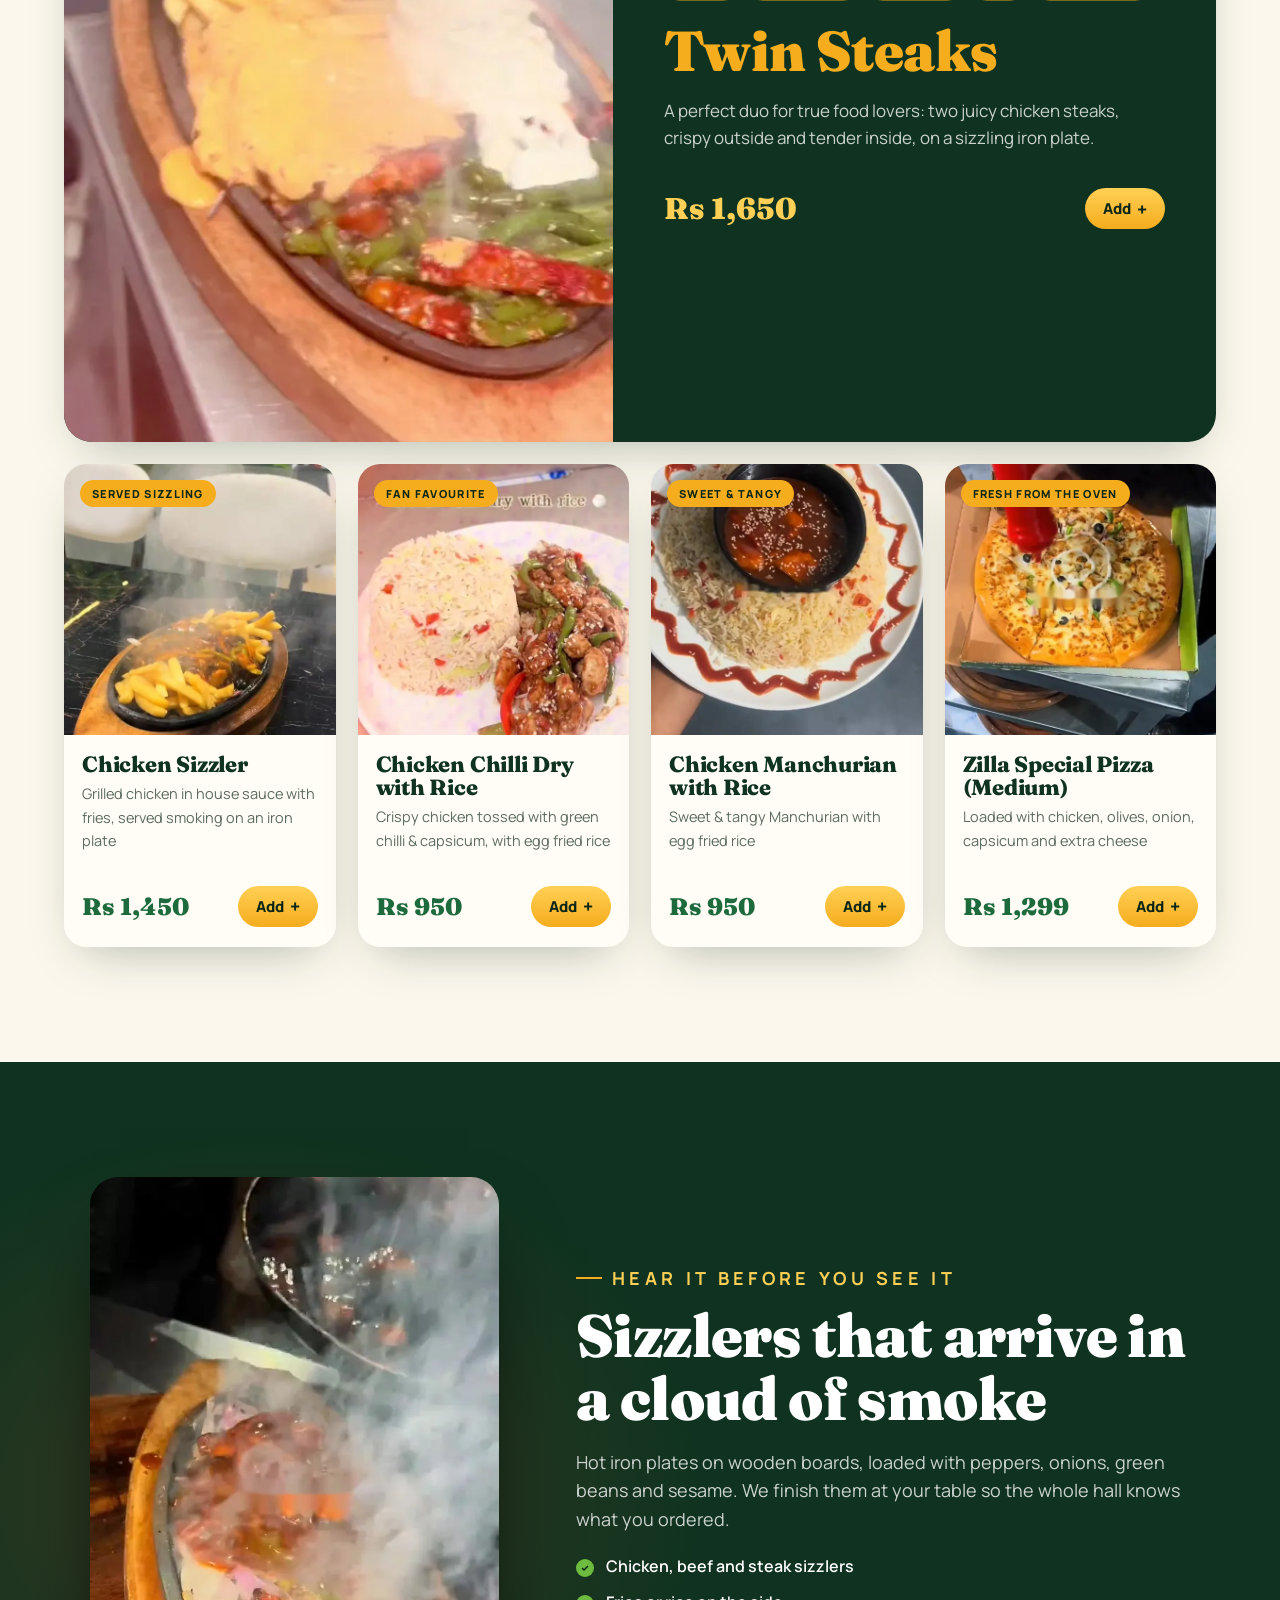
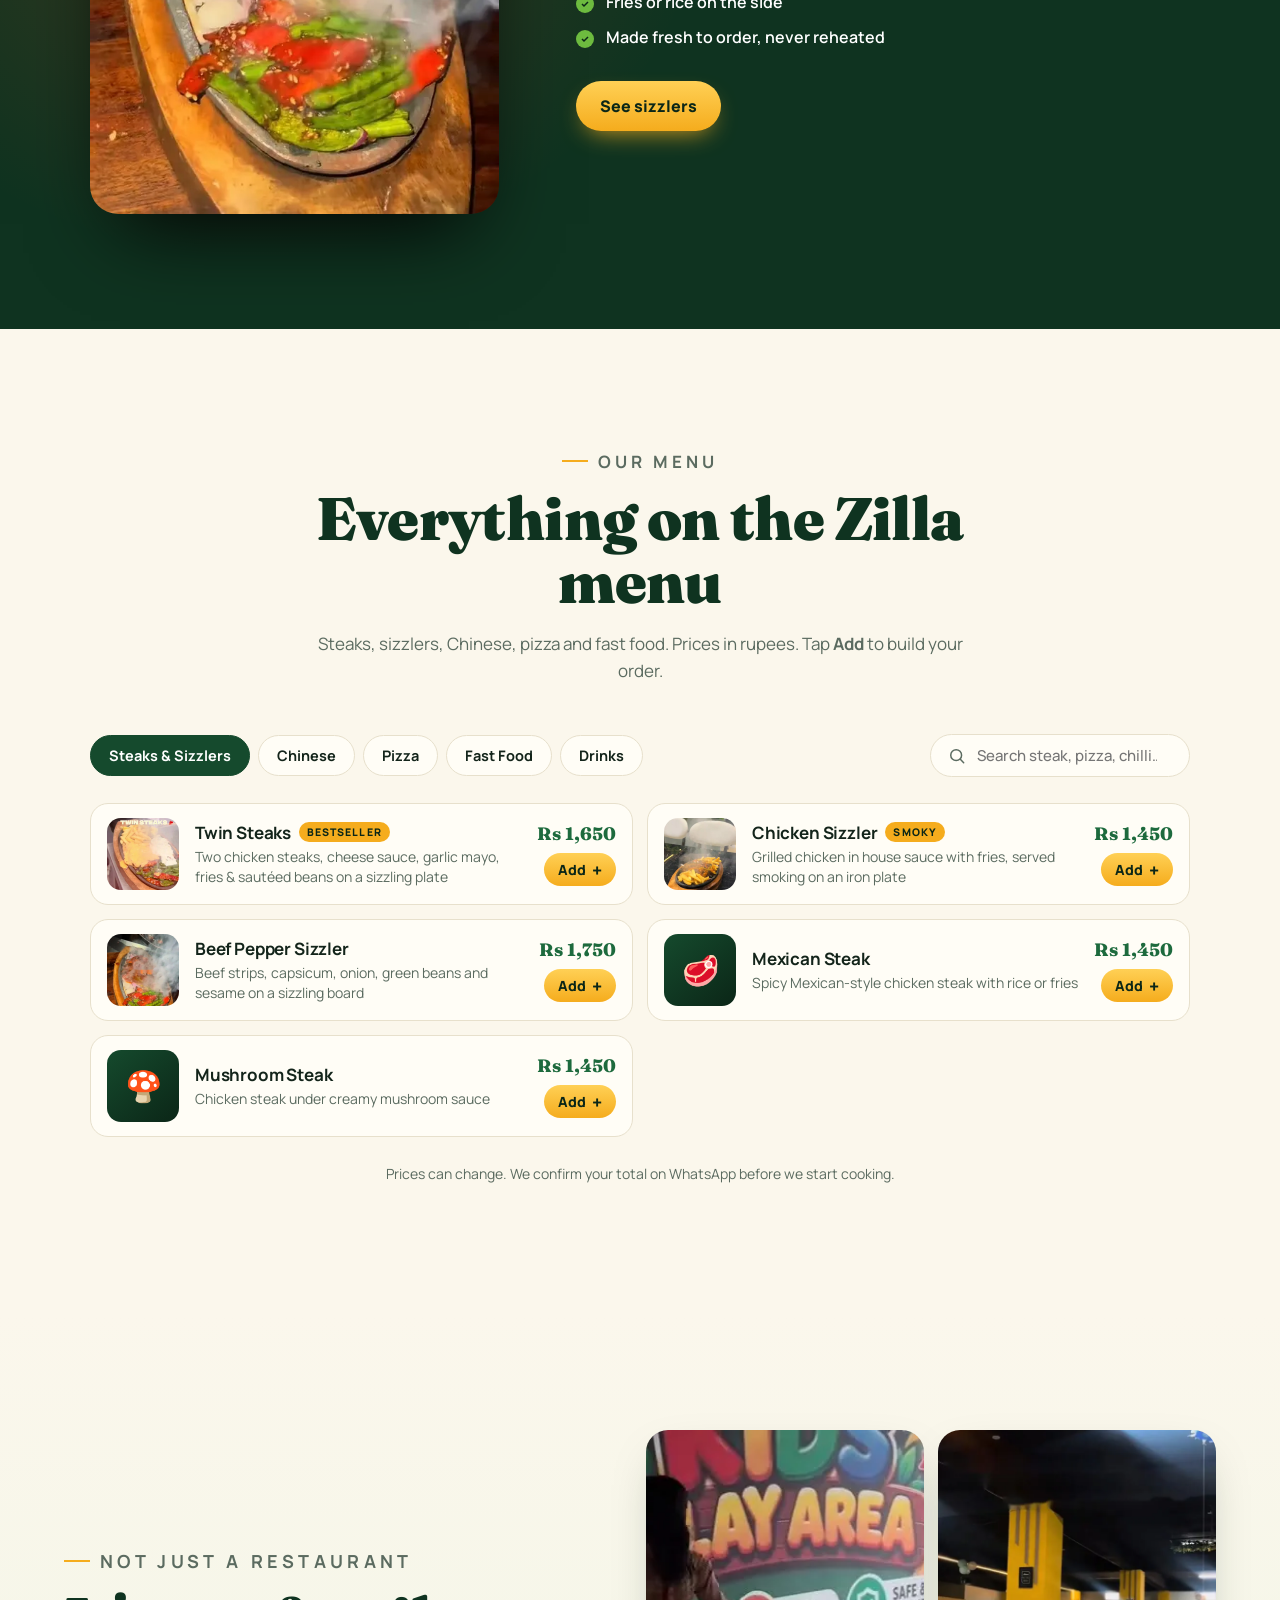
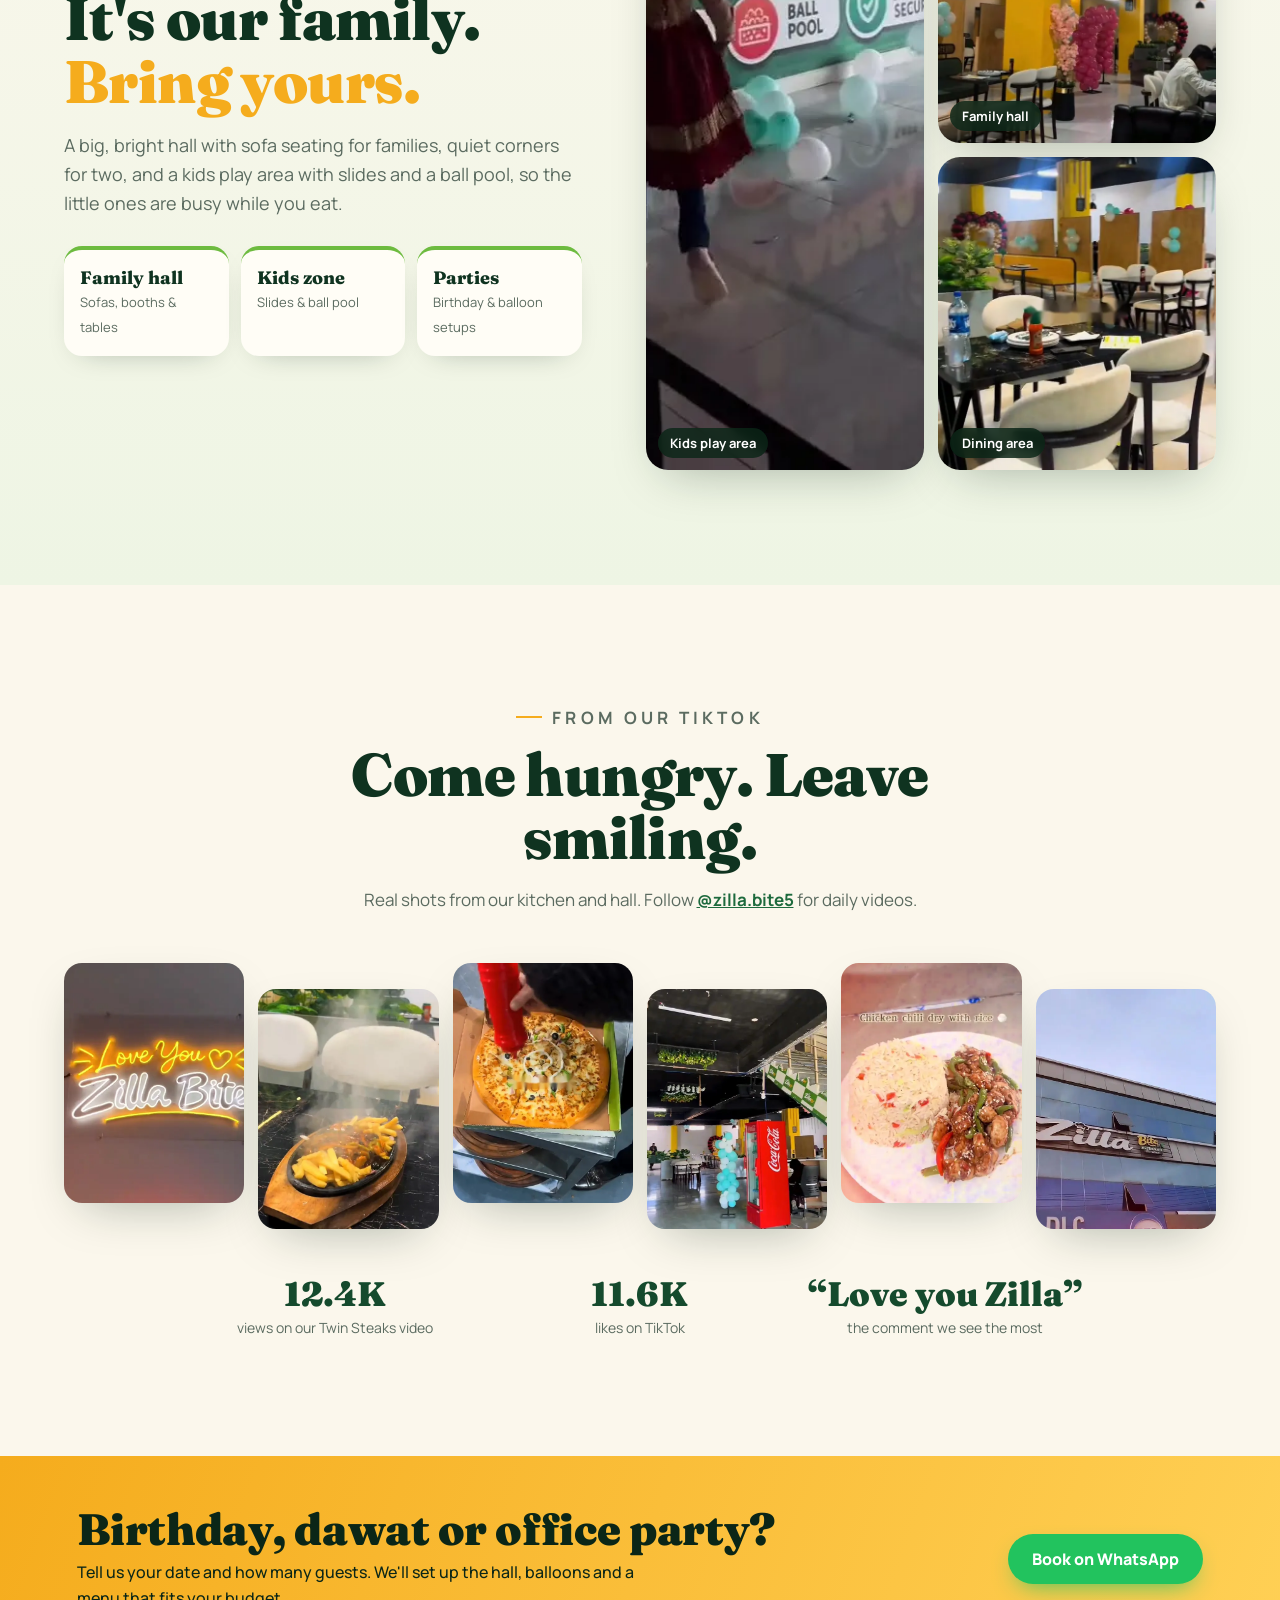
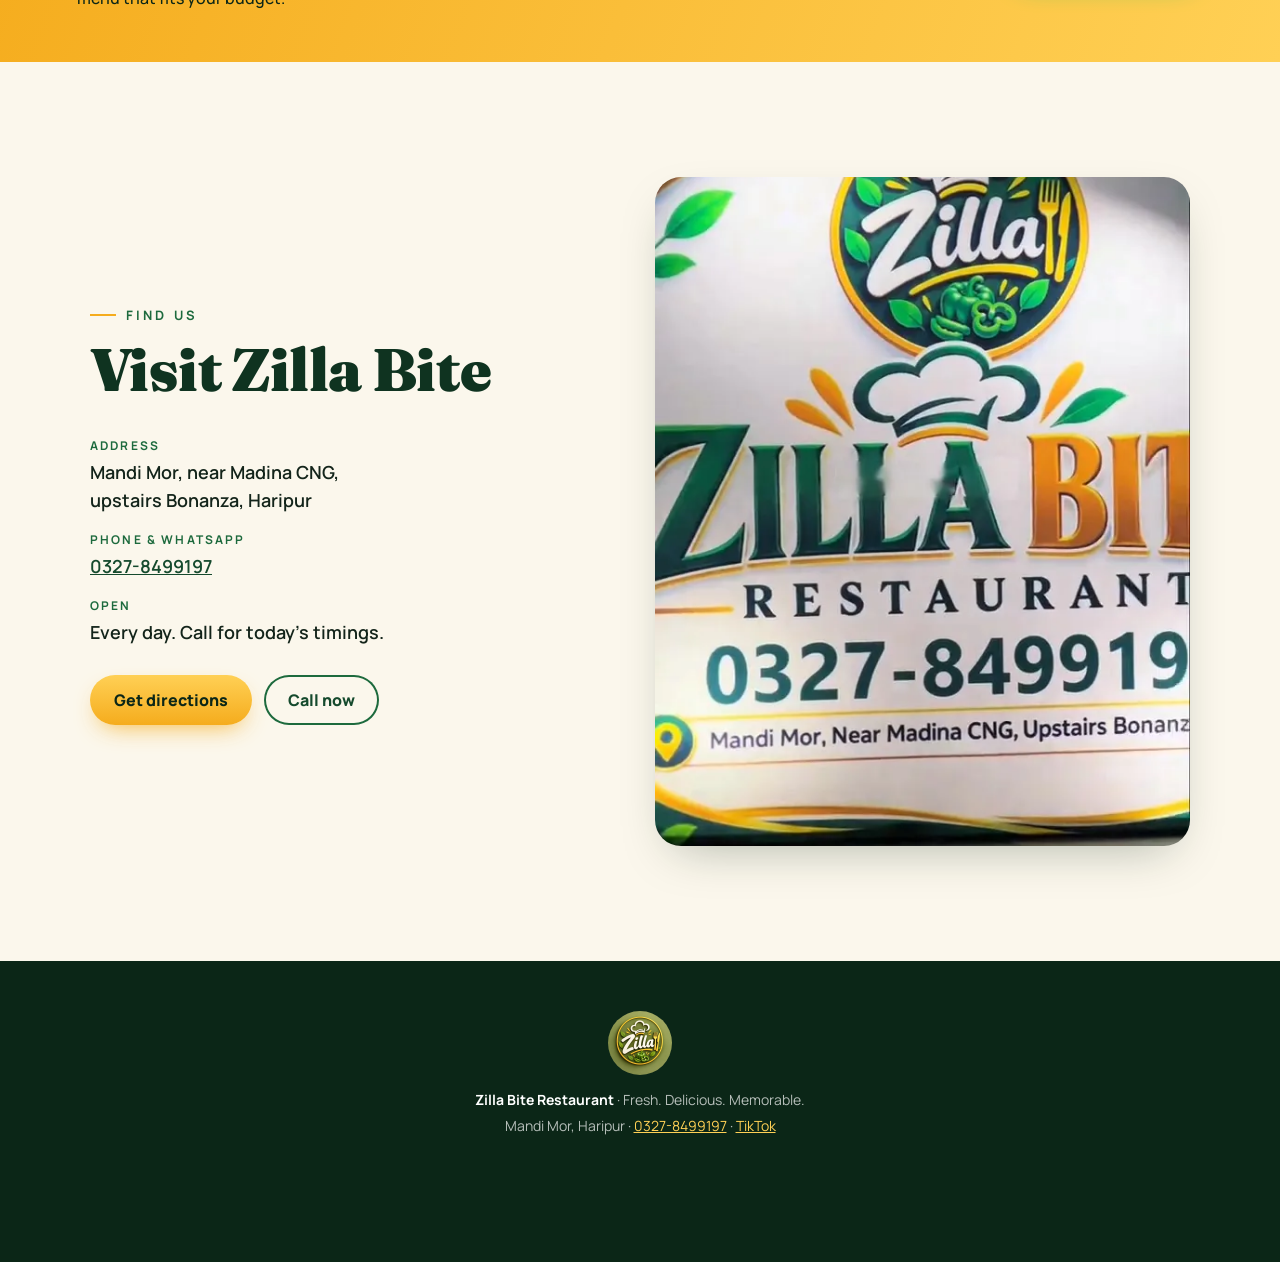
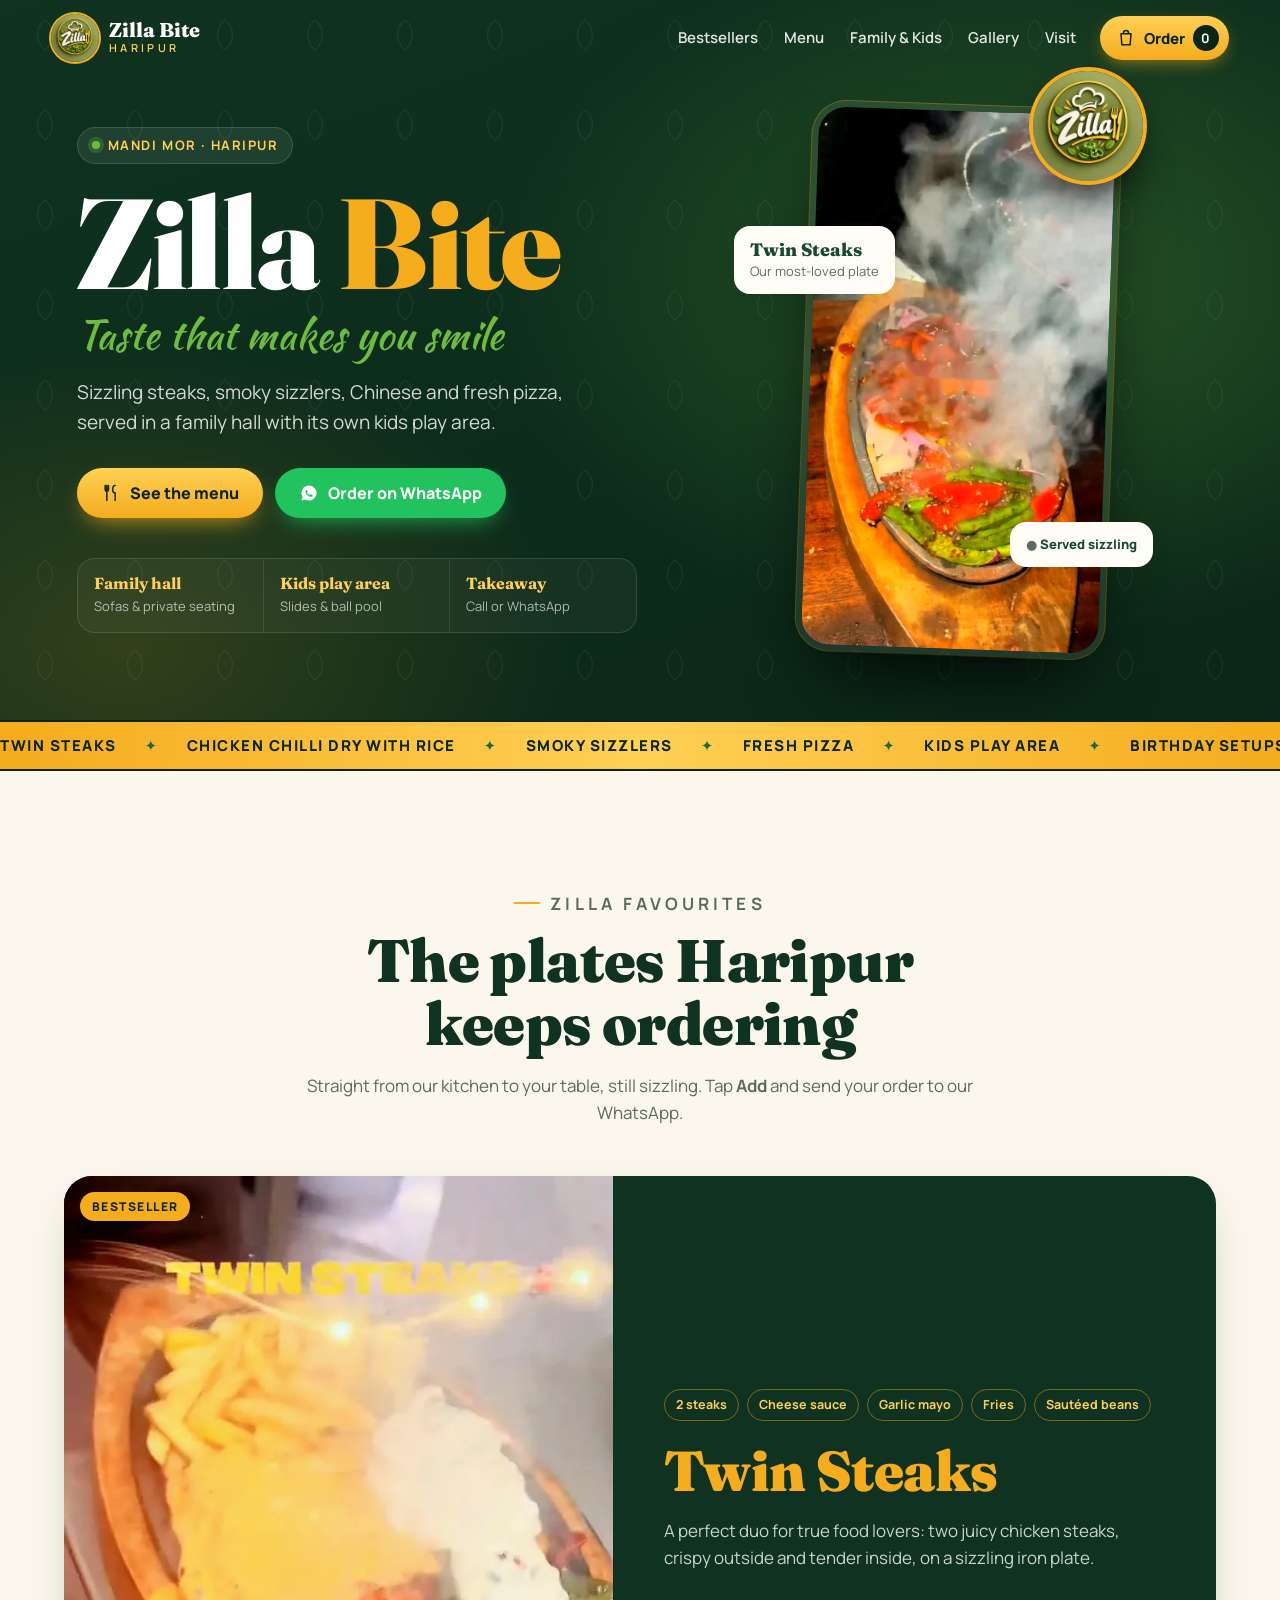
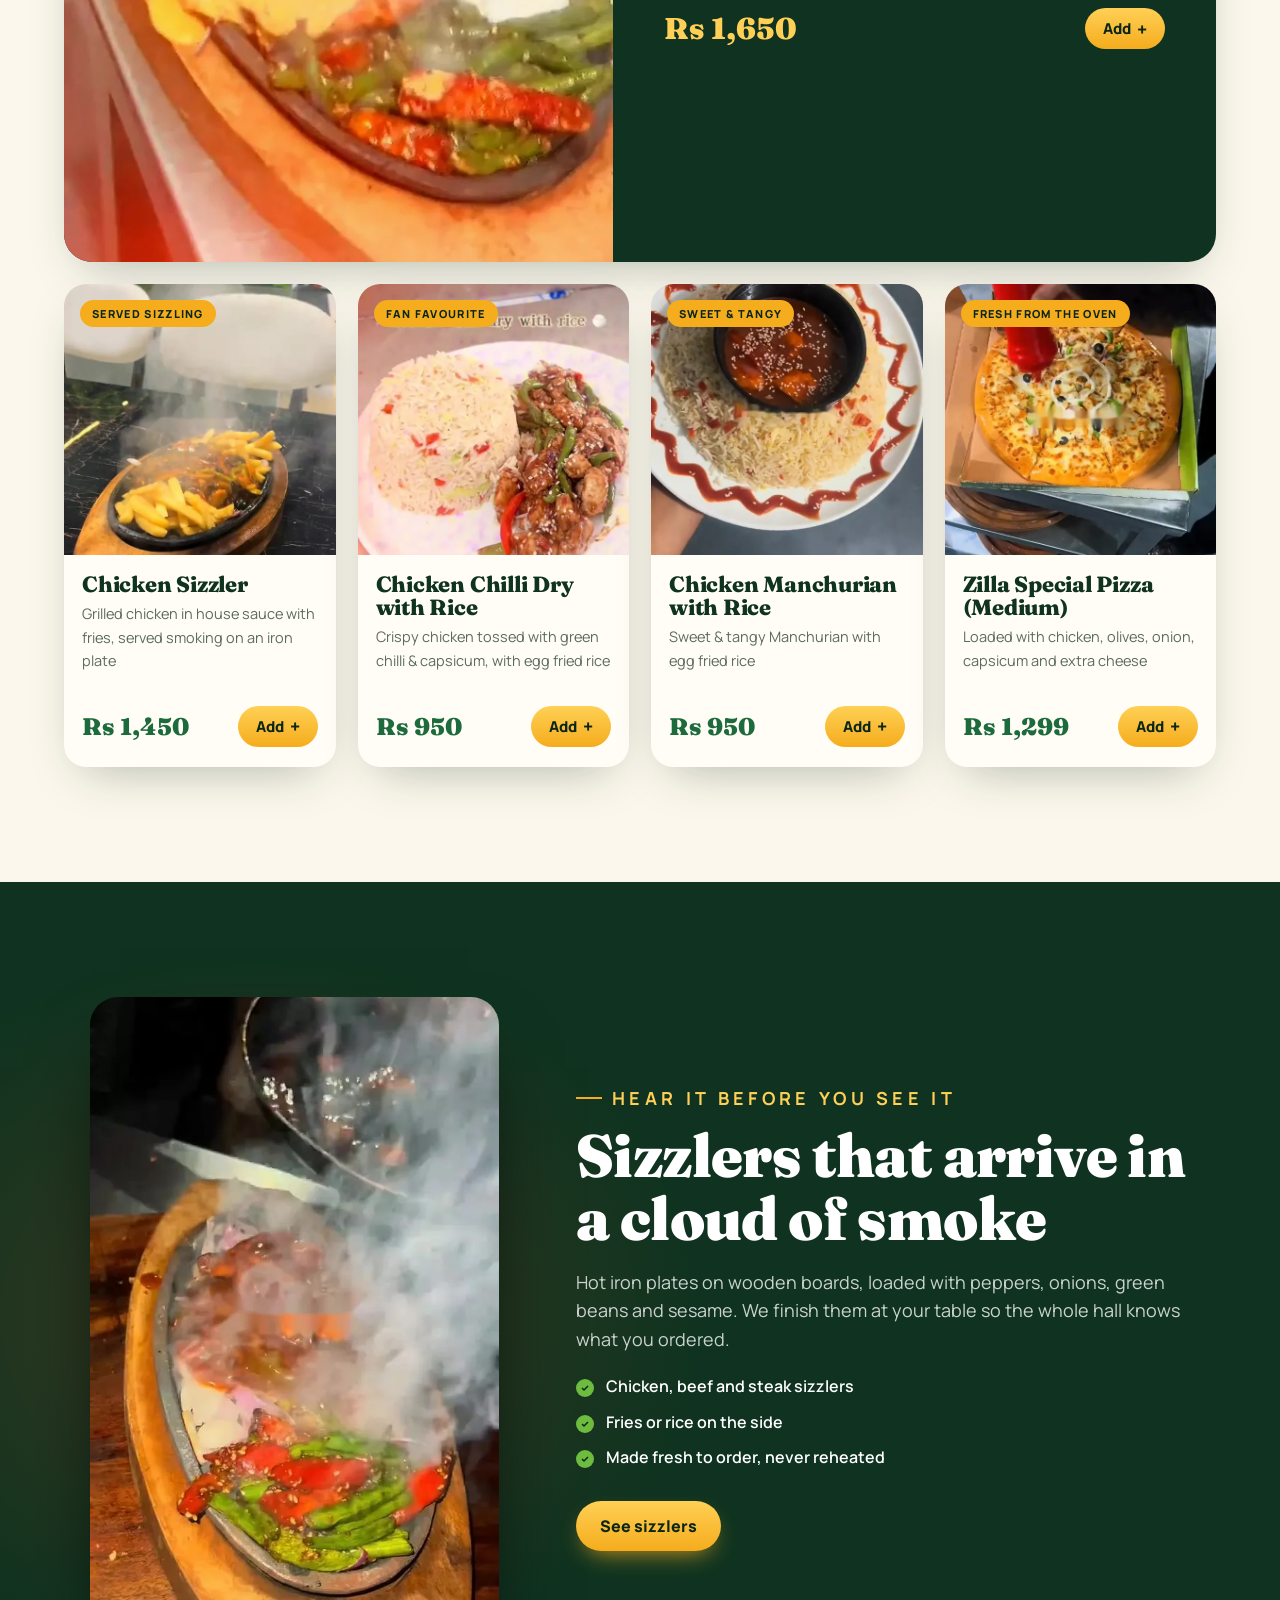
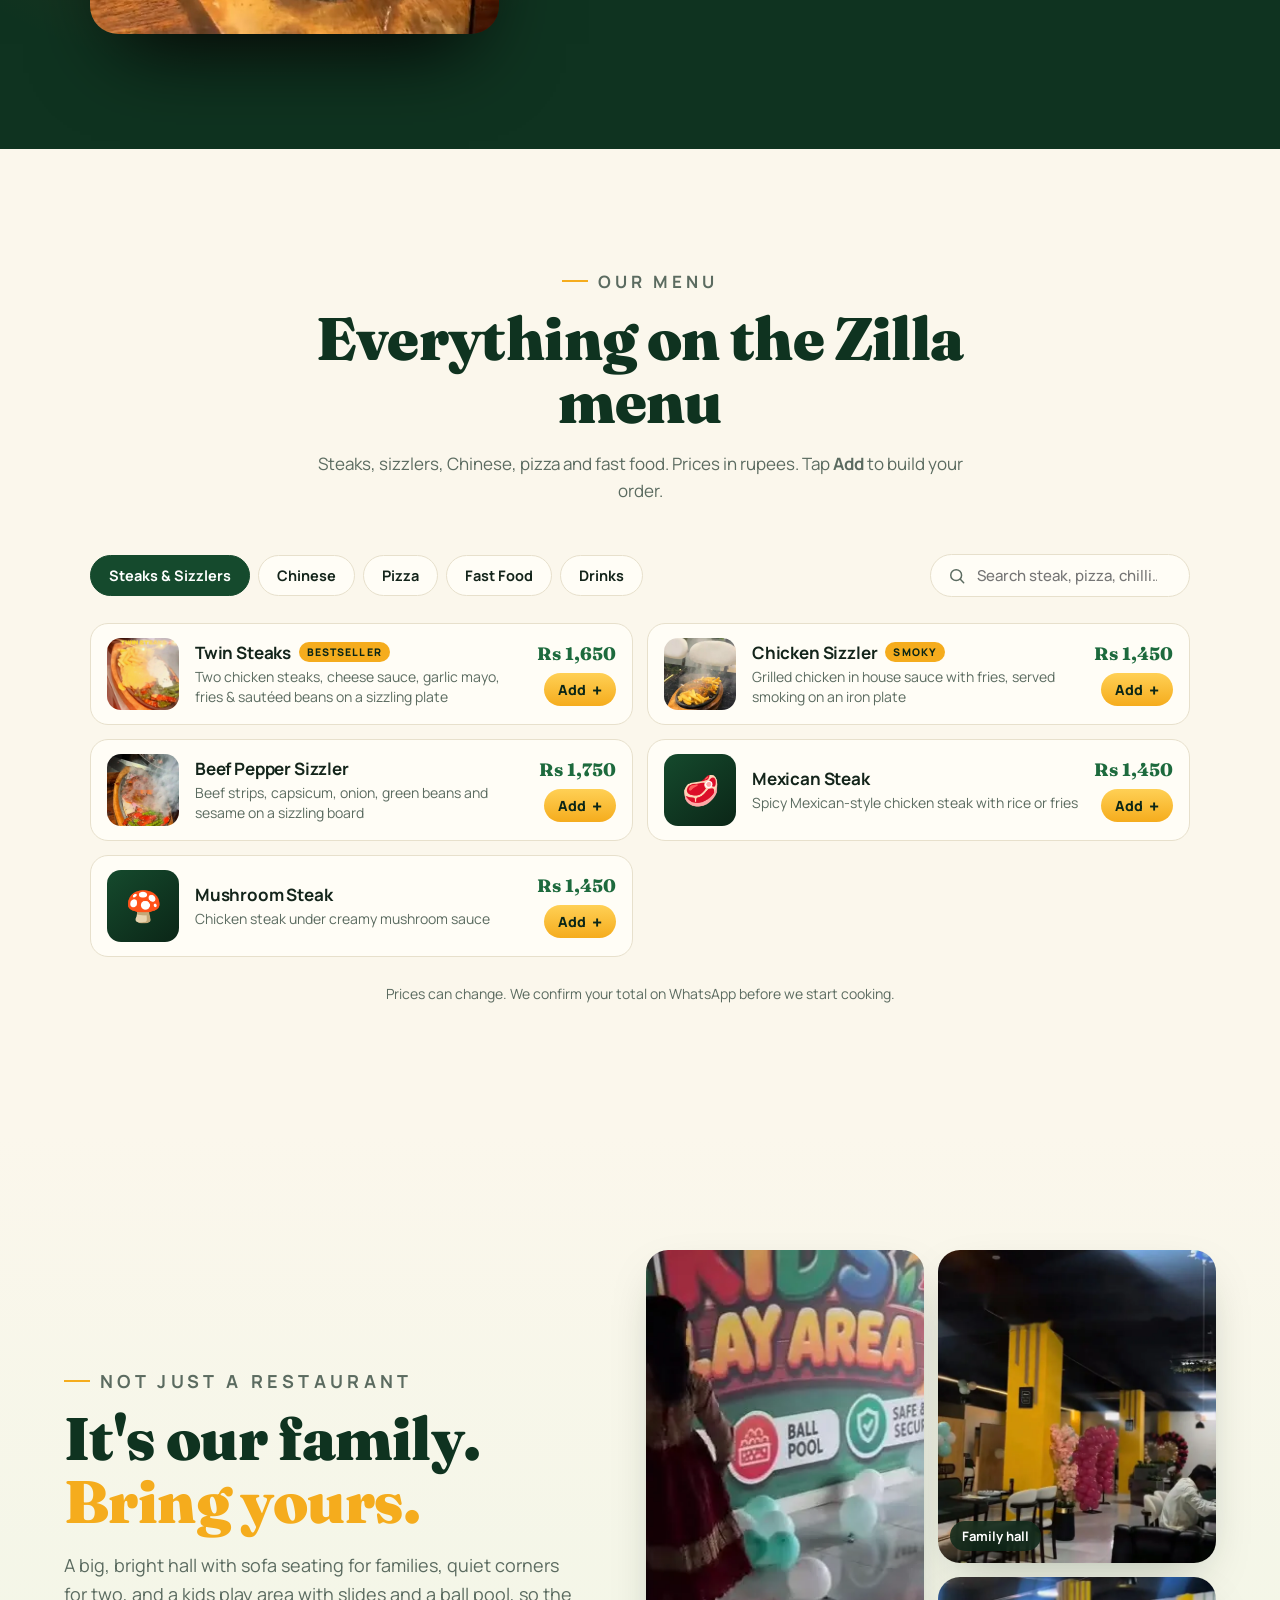
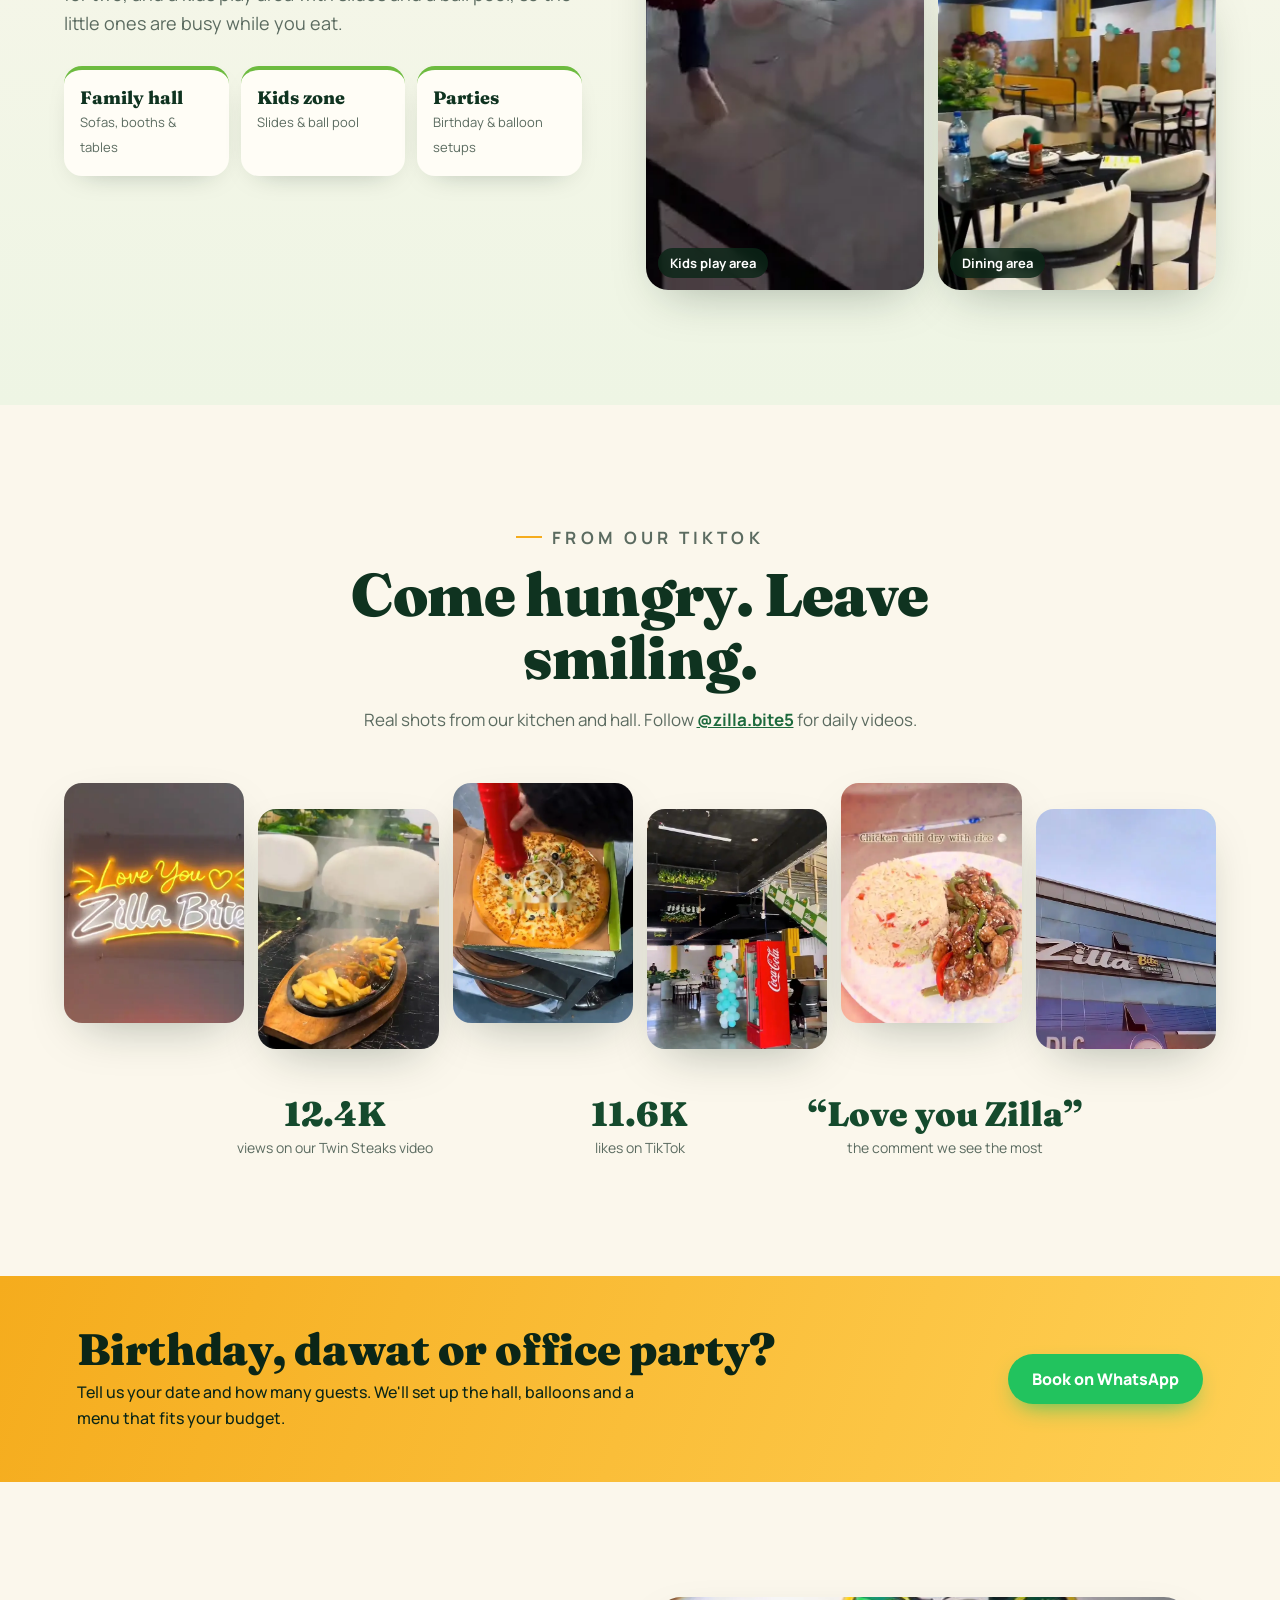
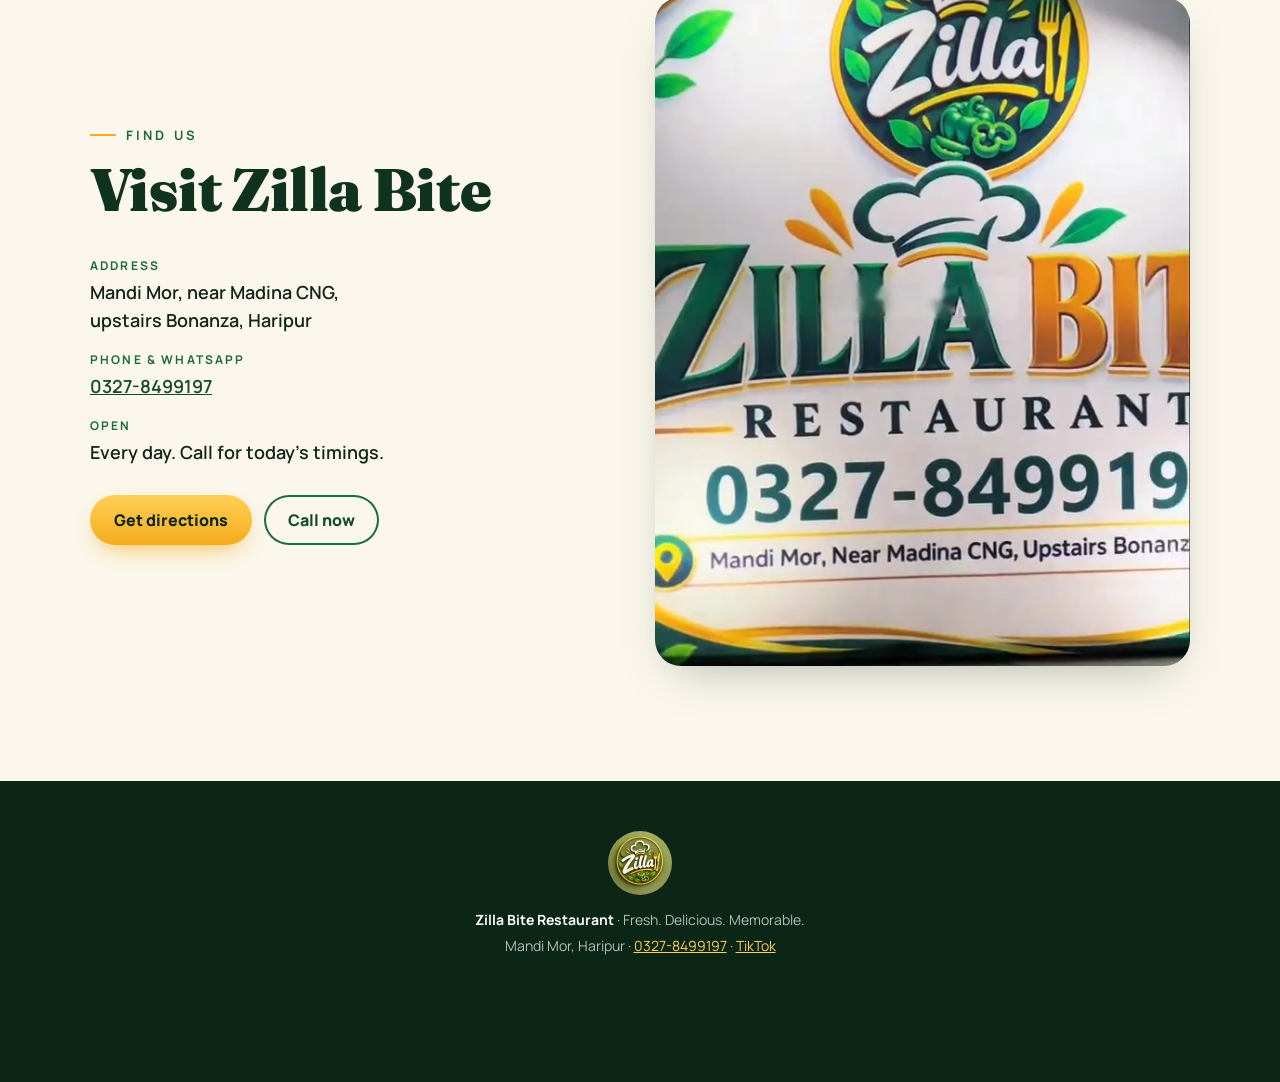
